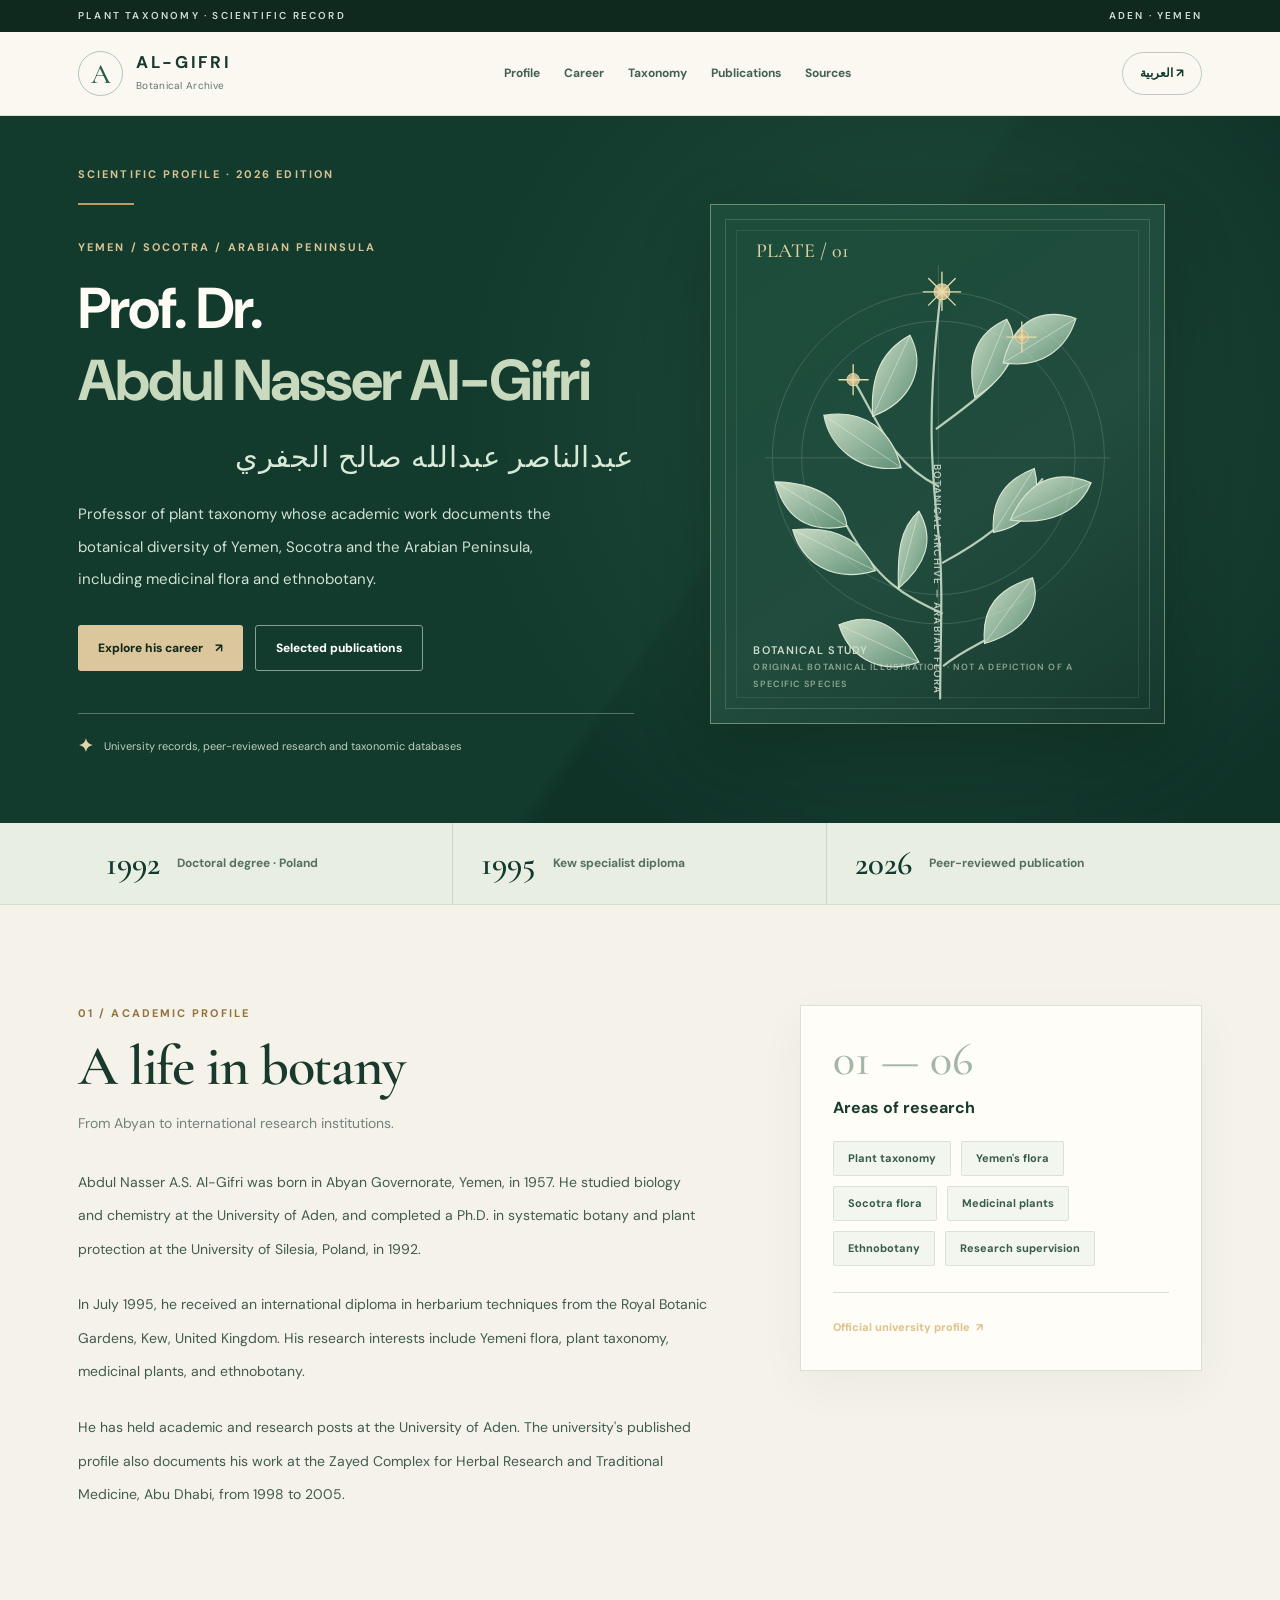
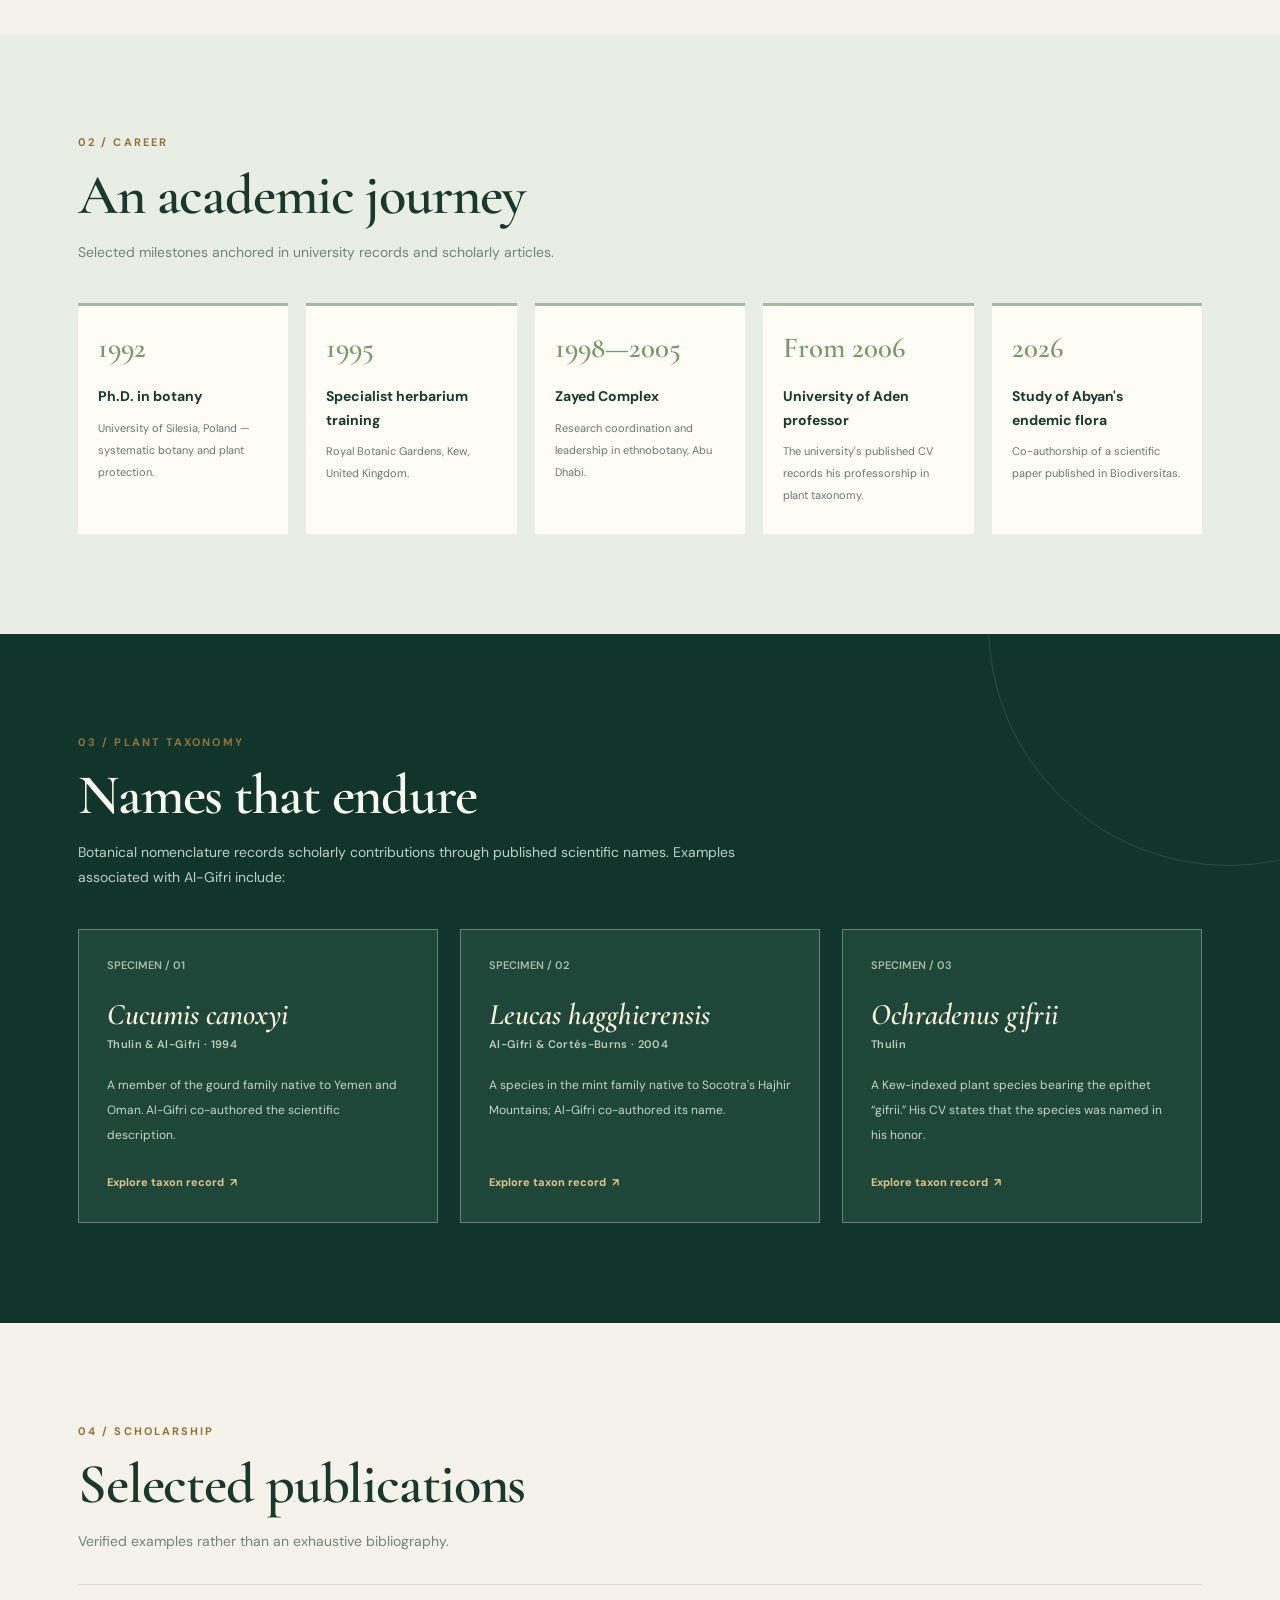
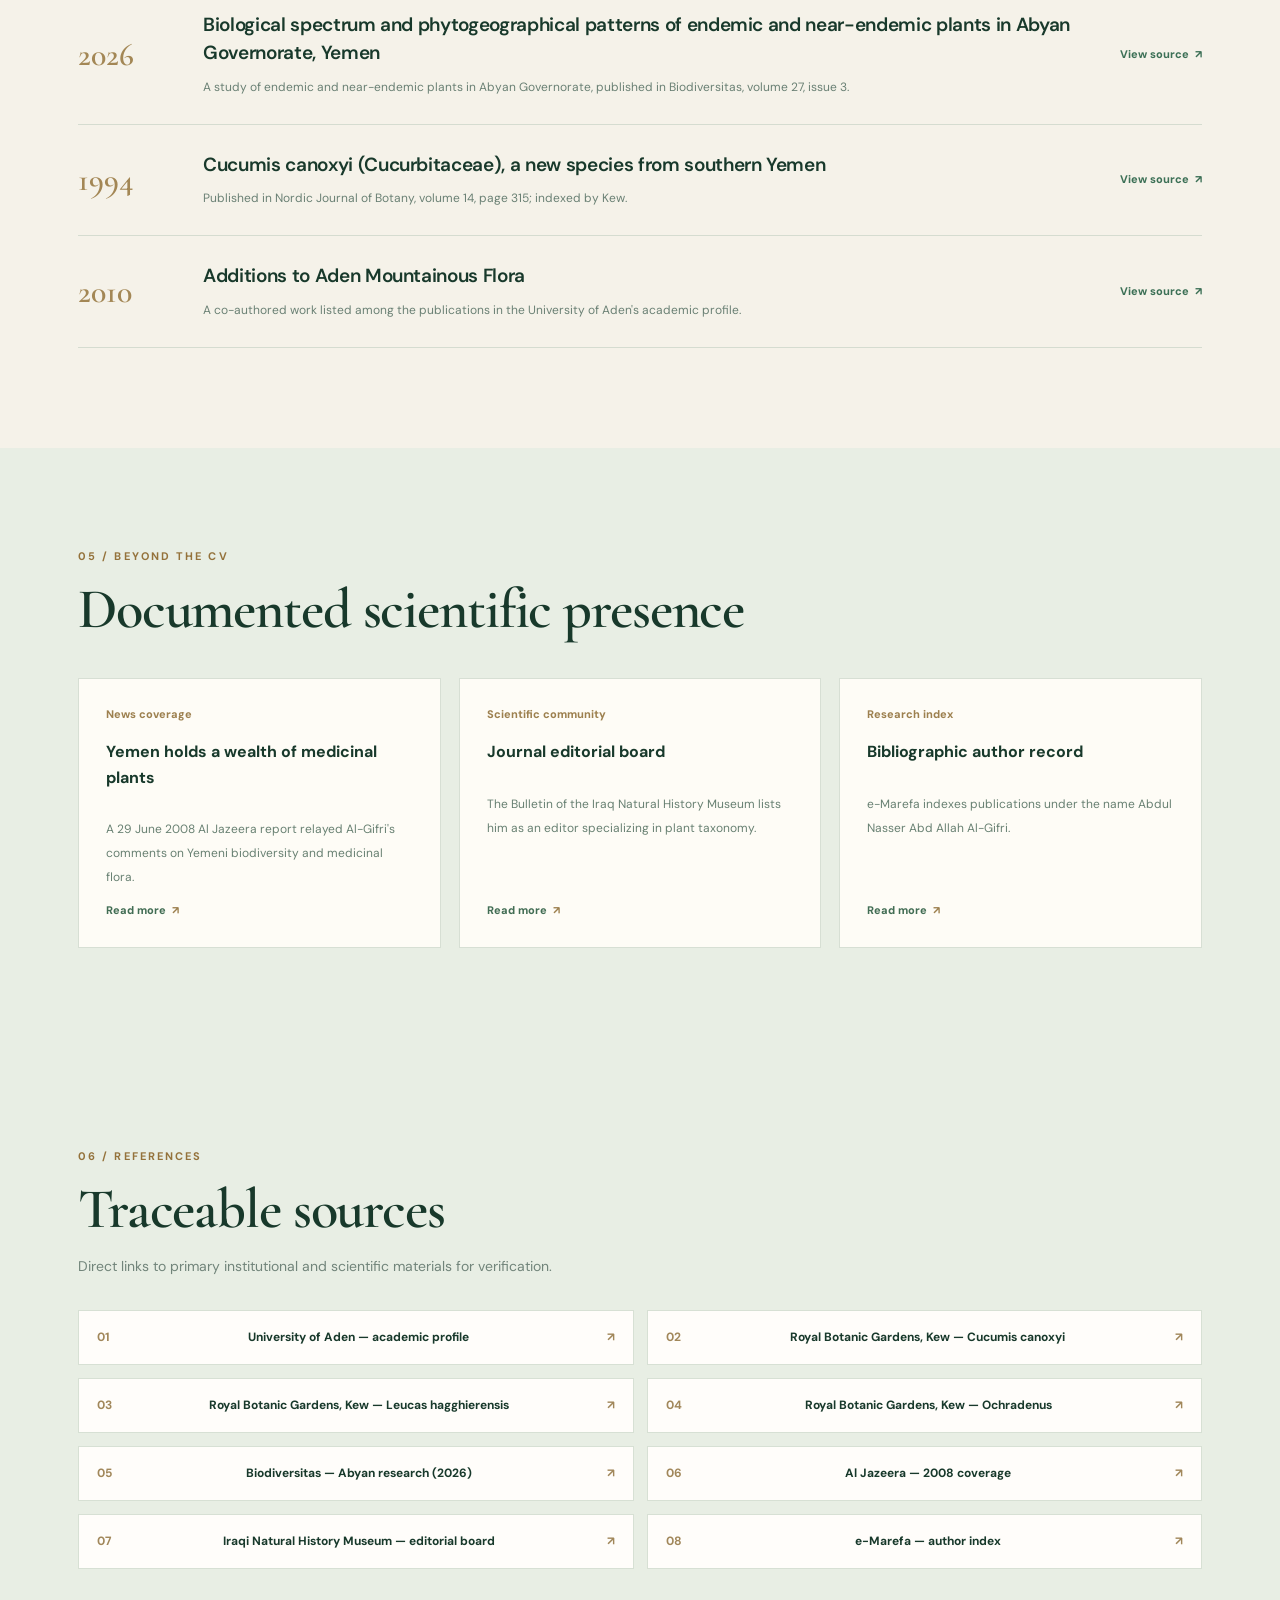
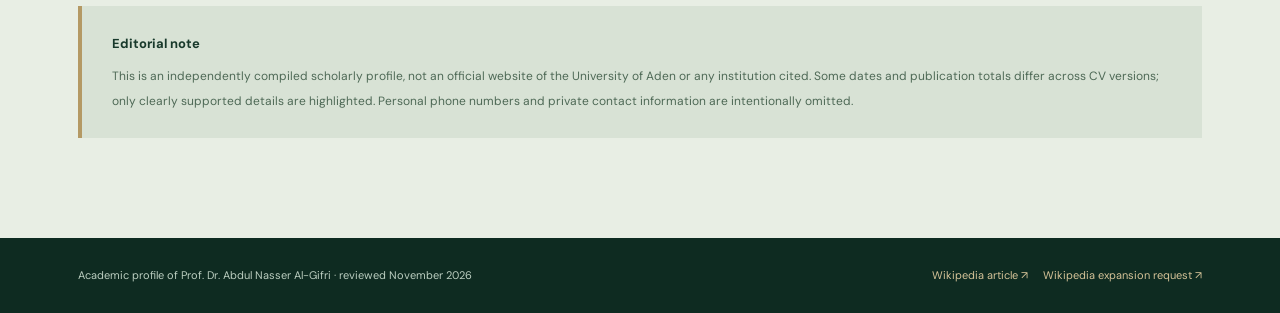
==== en/index.html @ 6f325361 "Launch bilingual botanical academic profile and editorially sourced references" ====
<!doctype html><html lang="en" dir="ltr"><head><meta charset="utf-8"><meta name="viewport" content="width=device-width, initial-scale=1"><meta name="color-scheme" content="light"><meta name="theme-color" content="#123a2d"><meta name="description" content="Academic profile of Prof. Dr. Abdul Nasser A.S. Al-Gifri, University of Aden plant taxonomist, with documented contributions to Arabian botany and selected scientific publications."><meta name="robots" content="index,follow"><link rel="canonical" href="https://algifri1.github.io/abdul-nasser-al-gifri/en/"><link rel="alternate" hreflang="ar" href="https://algifri1.github.io/abdul-nasser-al-gifri/"><link rel="alternate" hreflang="en" href="https://algifri1.github.io/abdul-nasser-al-gifri/en/"><link rel="alternate" hreflang="x-default" href="https://algifri1.github.io/abdul-nasser-al-gifri/"><meta property="og:type" content="profile"><meta property="og:title" content="Abdul Nasser Al-Gifri | Botanical Researcher"><meta property="og:description" content="Academic profile of Prof. Dr. Abdul Nasser A.S. Al-Gifri, University of Aden plant taxonomist, with documented contributions to Arabian botany and selected scientific publications."><meta property="og:url" content="https://algifri1.github.io/abdul-nasser-al-gifri/en/"><meta property="og:locale" content="en_US"><link rel="stylesheet" href="../style.css"><script type="application/ld+json">{"@context":"https://schema.org","@type":"Person","name":"Abdul Nasser A.S. Al-Gifri","alternateName":["عبدالناصر عبدالله صالح الجفري","عبد الناصر الجفري"],"birthDate":"1957-05-07","nationality":"Yemeni","jobTitle":"Professor of Plant Taxonomy","affiliation":{"@type":"CollegeOrUniversity","name":"University of Aden"},"knowsAbout":["Plant taxonomy","Flora of Yemen","Socotra botany","Ethnobotany"],"sameAs":["https://ar.wikipedia.org/wiki/عبد_الناصر_الجفري","https://www.wikidata.org/wiki/Q13229378","https://www.aden-univ.net/stuffdet/910"],"description":"Academic profile of Prof. Dr. Abdul Nasser A.S. Al-Gifri, University of Aden plant taxonomist, with documented contributions to Arabian botany and selected scientific publications."}</script><title>Abdul Nasser Al-Gifri | Botanical Researcher</title></head><body lang="en"><a class="sr-only" href="#main">Skip to content</a><div class="sitebar"><div class="wrap"><span>PLANT TAXONOMY · SCIENTIFIC RECORD</span><span>ADEN · YEMEN</span></div></div><header class="header"><div class="wrap headerline"><a class="brand" href="#top" aria-label="Botanical Archive"><span class="brandmark">A</span><span><b class="brandname">AL-GIFRI</b><small class="brandsub">Botanical Archive</small></span></a><nav aria-label="Page navigation" class="nav"><a href="#about">Profile</a><a href="#journey">Career</a><a href="#taxonomy">Taxonomy</a><a href="#research">Publications</a><a href="#references">Sources</a></nav><a class="lang-toggle" href="https://algifri1.github.io/abdul-nasser-al-gifri/" hreflang="ar" aria-label="النسخة العربية">العربية ↗</a></div></header><main id="main"><section class="hero" id="top"><div class="wrap"><div class="hero-copy"><div class="micro">Scientific profile · 2026 edition</div><span class="small-rule"></span><span class="micro">Yemen  /  Socotra  /  Arabian Peninsula</span><h1>Prof. Dr.<br><em>Abdul Nasser Al-Gifri</em></h1><div class="roman" dir="rtl">عبدالناصر عبدالله صالح الجفري</div><p class="desc">Professor of plant taxonomy whose academic work documents the botanical diversity of Yemen, Socotra and the Arabian Peninsula, including medicinal flora and ethnobotany.</p><div class="hero-links"><a href="#about" class="btn btn-light">Explore his career <span aria-hidden="true">↗</span></a><a href="#research" class="btn btn-outline">Selected publications</a></div><div class="hero-proof"><b aria-hidden="true">✦</b>University records, peer-reviewed research and taxonomic databases</div></div><figure class="study"><div class="study-bg"><span class="study-no">PLATE / 01</span><svg class="study-svg" xmlns="http://www.w3.org/2000/svg" viewBox="0 0 440 560" role="img" aria-label="Original line drawing of an ornamental botanical branch"><defs><linearGradient id="leaf" x1="0" y1="0" x2="1" y2="1"><stop stop-color="#c9dbc4"/><stop offset="1" stop-color="#5f9077"/></linearGradient><radialGradient id="petal"><stop stop-color="#e8dbab"/><stop offset="1" stop-color="#b6a778"/></radialGradient></defs><g fill="none" stroke="#b9cdb8" stroke-width="2.5" stroke-linecap="round"><path d="M223 549 C223 482 227 421 221 363 S206 238 224 90"/><path d="M225 453C180 432 153 417 118 355"/><path d="M226 396C268 373 300 351 338 302"/><path d="M221 310C169 284 155 241 126 191"/><path d="M219 245C270 208 299 186 314 144"/><path d="M227 512C261 485 291 482 311 452"/></g><g fill="url(#leaf)" stroke="#d9e4d1" stroke-width="1.3"><path d="M118 355C77 363 49 348 37 305C85 306 115 326 118 355Z"/><path d="M150 405C99 420 67 394 57 359C105 354 135 370 150 405Z"/><path d="M176 425C175 385 177 358 199 338C218 371 206 399 176 425Z"/><path d="M283 362C280 323 298 302 329 290C339 330 320 355 283 362Z"/><path d="M302 348C344 354 379 340 393 306C345 287 318 312 302 348Z"/><path d="M179 289C129 296 98 263 92 230C140 222 169 249 179 289Z"/><path d="M147 231C144 184 158 157 189 140C209 178 188 216 147 231Z"/><path d="M262 210C252 165 264 137 298 122C317 154 299 187 262 210Z"/><path d="M294 171C338 178 366 154 376 121C331 106 303 130 294 171Z"/><path d="M273 487C269 446 289 425 327 413C339 447 315 475 273 487Z"/><path d="M199 508C150 525 119 498 109 466C148 449 178 468 199 508Z"/></g><g fill="none" stroke="#e4efde" opacity=".6" stroke-width="1"><path d="M37 305L118 355M57 359L150 405M199 338L176 425M329 290L283 362M393 306L302 348M92 230L179 289M189 140L147 231M298 122L262 210M376 121L294 171M327 413L273 487M109 466L199 508"/></g><g fill="url(#petal)" stroke="#e8e0bd"><circle cx="225" cy="91" r="9"/><circle cx="315" cy="142" r="7"/><circle cx="125" cy="190" r="7"/></g><g fill="none" stroke="#e8ddaa" stroke-width="1.5" stroke-linecap="round"><path d="M225 69V112M204 91H246M210 76L240 106M240 76L210 106M315 125V159M298 142H331M125 173V207M109 190H142"/></g><g fill="none" stroke="#e4e9df" opacity=".19" stroke-width="1"><circle cx="221" cy="278" r="187"/><circle cx="221" cy="278" r="154"/><path d="M221 61V496M26 278H414"/></g></svg><figcaption class="study-caption">Botanical study<br><span style="opacity:.63;font-size:9px">Original botanical illustration · not a depiction of a specific species</span></figcaption></div><span class="study-side">BOTANICAL ARCHIVE — ARABIAN FLORA</span></figure></div></section><div class="statline"><div class="wrap stats"><div class="stat"><strong>1992</strong><small>Doctoral degree · Poland</small></div><div class="stat"><strong>1995</strong><small>Kew specialist diploma</small></div><div class="stat"><strong>2026</strong><small>Peer-reviewed publication</small></div></div></div><section class="section" id="about"><div class="wrap cols"><div><div class="eyebrow">01 / Academic profile</div><h2 class="h2 h2en">A life in botany</h2><p class="section-sub">From Abyan to international research institutions.</p><div class="bodycopy" style="margin-top:30px"><p>Abdul Nasser A.S. Al-Gifri was born in Abyan Governorate, Yemen, in 1957. He studied biology and chemistry at the University of Aden, and completed a Ph.D. in systematic botany and plant protection at the University of Silesia, Poland, in 1992.</p><p>In July 1995, he received an international diploma in herbarium techniques from the Royal Botanic Gardens, Kew, United Kingdom. His research interests include Yemeni flora, plant taxonomy, medicinal plants, and ethnobotany.</p><p>He has held academic and research posts at the University of Aden. The university&#39;s published profile also documents his work at the Zayed Complex for Herbal Research and Traditional Medicine, Abu Dhabi, from 1998 to 2005.</p></div></div><aside class="sidepanel"><div class="index">01 — 06</div><h3>Areas of research</h3><div class="topics"><span class="topic">Plant taxonomy</span><span class="topic">Yemen&#39;s flora</span><span class="topic">Socotra flora</span><span class="topic">Medicinal plants</span><span class="topic">Ethnobotany</span><span class="topic">Research supervision</span></div><div style="border-top:1px solid #d7dfd4;margin-top:26px;padding-top:20px"><a href="https://www.aden-univ.net/stuffdet/910" target="_blank" rel="noopener noreferrer" class="source-link">Official university profile <span aria-hidden="true">↗</span></a></div></aside></div></section><section class="section dark" id="journey"><div class="wrap"><div class="eyebrow">02 / Career</div><h2 class="h2 h2en">An academic journey</h2><p class="section-sub">Selected milestones anchored in university records and scholarly articles.</p><div class="timeline"><article class="milestone"><div class="year" dir="ltr">1992</div><h3>Ph.D. in botany</h3><p>University of Silesia, Poland — systematic botany and plant protection.</p></article><article class="milestone"><div class="year" dir="ltr">1995</div><h3>Specialist herbarium training</h3><p>Royal Botanic Gardens, Kew, United Kingdom.</p></article><article class="milestone"><div class="year" dir="ltr">1998—2005</div><h3>Zayed Complex</h3><p>Research coordination and leadership in ethnobotany, Abu Dhabi.</p></article><article class="milestone"><div class="year" dir="ltr">From 2006</div><h3>University of Aden professor</h3><p>The university&#39;s published CV records his professorship in plant taxonomy.</p></article><article class="milestone"><div class="year" dir="ltr">2026</div><h3>Study of Abyan&#39;s endemic flora</h3><p>Co-authorship of a scientific paper published in Biodiversitas.</p></article></div></div></section><section class="section tax-section" id="taxonomy"><div class="wrap"><div class="eyebrow">03 / Plant taxonomy</div><h2 class="h2 h2en">Names that endure</h2><p class="section-sub">Botanical nomenclature records scholarly contributions through published scientific names. Examples associated with Al-Gifri include:</p><div class="tax-grid"><article class="tax-card"><div class="num">SPECIMEN / 01</div><h3 lang="en">Cucumis canoxyi</h3><div class="author" dir="ltr">Thulin &amp; Al-Gifri  ·  1994</div><p>A member of the gourd family native to Yemen and Oman. Al-Gifri co-authored the scientific description.</p><a href="https://powo.science.kew.org/taxon/978922-1" target="_blank" rel="noopener noreferrer" class="source-link">Explore taxon record <span aria-hidden="true">↗</span></a></article><article class="tax-card"><div class="num">SPECIMEN / 02</div><h3 lang="en">Leucas hagghierensis</h3><div class="author" dir="ltr">Al-Gifri &amp; Cortés-Burns  ·  2004</div><p>A species in the mint family native to Socotra&#39;s Hajhir Mountains; Al-Gifri co-authored its name.</p><a href="https://powo.science.kew.org/taxon/urn:lsid:ipni.org:names:77065900-1" target="_blank" rel="noopener noreferrer" class="source-link">Explore taxon record <span aria-hidden="true">↗</span></a></article><article class="tax-card"><div class="num">SPECIMEN / 03</div><h3 lang="en">Ochradenus gifrii</h3><div class="author" dir="ltr">Thulin</div><p>A Kew-indexed plant species bearing the epithet “gifrii.” His CV states that the species was named in his honor.</p><a href="https://powo.science.kew.org/taxon/urn:lsid:ipni.org:names:33306-1" target="_blank" rel="noopener noreferrer" class="source-link">Explore taxon record <span aria-hidden="true">↗</span></a></article></div></div></section><section class="section" id="research"><div class="wrap"><div class="eyebrow">04 / Scholarship</div><h2 class="h2 h2en">Selected publications</h2><p class="section-sub">Verified examples rather than an exhaustive bibliography.</p><div class="paperlist"><article class="paper"><div class="paper-year">2026</div><div><h3 lang="en">Biological spectrum and phytogeographical patterns of endemic and near-endemic plants in Abyan Governorate, Yemen</h3><p>A study of endemic and near-endemic plants in Abyan Governorate, published in Biodiversitas, volume 27, issue 3.</p></div><a href="https://smujo.id/biodiv/article/view/24245" target="_blank" rel="noopener noreferrer" class="source-link">View source <span aria-hidden="true">↗</span></a></article><article class="paper"><div class="paper-year">1994</div><div><h3 lang="en">Cucumis canoxyi (Cucurbitaceae), a new species from southern Yemen</h3><p>Published in Nordic Journal of Botany, volume 14, page 315; indexed by Kew.</p></div><a href="https://powo.science.kew.org/taxon/978922-1" target="_blank" rel="noopener noreferrer" class="source-link">View source <span aria-hidden="true">↗</span></a></article><article class="paper"><div class="paper-year">2010</div><div><h3 lang="en">Additions to Aden Mountainous Flora</h3><p>A co-authored work listed among the publications in the University of Aden&#39;s academic profile.</p></div><a href="https://www.aden-univ.net/stuffdet/910" target="_blank" rel="noopener noreferrer" class="source-link">View source <span aria-hidden="true">↗</span></a></article></div></div></section><section class="section dark" id="coverage"><div class="wrap"><div class="eyebrow">05 / Beyond the CV</div><h2 class="h2 h2en">Documented scientific presence</h2><div class="coverage-grid"><article class="coverage-card"><span>News coverage</span><h3>Yemen holds a wealth of medicinal plants</h3><p>A 29 June 2008 Al Jazeera report relayed Al-Gifri&#39;s comments on Yemeni biodiversity and medicinal flora.</p><a href="https://www.aljazeera.net/misc/2008/6/29/اليمن-يحوي-آلاف-الأعشاب-الطبية" target="_blank" rel="noopener noreferrer" class="source-link">Read more <span aria-hidden="true">↗</span></a></article><article class="coverage-card"><span>Scientific community</span><h3>Journal editorial board</h3><p>The Bulletin of the Iraq Natural History Museum lists him as an editor specializing in plant taxonomy.</p><a href="https://www.jnhm.uobaghdad.edu.iq/index.php/BINHM/EditorialBoard" target="_blank" rel="noopener noreferrer" class="source-link">Read more <span aria-hidden="true">↗</span></a></article><article class="coverage-card"><span>Research index</span><h3>Bibliographic author record</h3><p>e-Marefa indexes publications under the name Abdul Nasser Abd Allah Al-Gifri.</p><a href="https://search.emarefa.net/ar/detail/AFD-198395-al-jafri-abd-al-nasir-abd-allah" target="_blank" rel="noopener noreferrer" class="source-link">Read more <span aria-hidden="true">↗</span></a></article></div></div></section><section class="section refs-section" id="references"><div class="wrap"><div class="eyebrow">06 / References</div><h2 class="h2 h2en">Traceable sources</h2><p class="section-sub">Direct links to primary institutional and scientific materials for verification.</p><div class="ref-grid"><a href="https://www.aden-univ.net/stuffdet/910" class="ref-link" target="_blank" rel="noopener noreferrer"><span>01</span><b>University of Aden — academic profile</b><span aria-hidden="true">↗</span></a><a href="https://powo.science.kew.org/taxon/978922-1" class="ref-link" target="_blank" rel="noopener noreferrer"><span>02</span><b>Royal Botanic Gardens, Kew — Cucumis canoxyi</b><span aria-hidden="true">↗</span></a><a href="https://powo.science.kew.org/taxon/urn:lsid:ipni.org:names:77065900-1" class="ref-link" target="_blank" rel="noopener noreferrer"><span>03</span><b>Royal Botanic Gardens, Kew — Leucas hagghierensis</b><span aria-hidden="true">↗</span></a><a href="https://powo.science.kew.org/taxon/urn:lsid:ipni.org:names:33306-1" class="ref-link" target="_blank" rel="noopener noreferrer"><span>04</span><b>Royal Botanic Gardens, Kew — Ochradenus</b><span aria-hidden="true">↗</span></a><a href="https://smujo.id/biodiv/article/view/24245" class="ref-link" target="_blank" rel="noopener noreferrer"><span>05</span><b>Biodiversitas — Abyan research (2026)</b><span aria-hidden="true">↗</span></a><a href="https://www.aljazeera.net/misc/2008/6/29/اليمن-يحوي-آلاف-الأعشاب-الطبية" class="ref-link" target="_blank" rel="noopener noreferrer"><span>06</span><b>Al Jazeera — 2008 coverage</b><span aria-hidden="true">↗</span></a><a href="https://www.jnhm.uobaghdad.edu.iq/index.php/BINHM/EditorialBoard" class="ref-link" target="_blank" rel="noopener noreferrer"><span>07</span><b>Iraqi Natural History Museum — editorial board</b><span aria-hidden="true">↗</span></a><a href="https://search.emarefa.net/ar/detail/AFD-198395-al-jafri-abd-al-nasir-abd-allah" class="ref-link" target="_blank" rel="noopener noreferrer"><span>08</span><b>e-Marefa — author index</b><span aria-hidden="true">↗</span></a></div><div class="editorial"><strong>Editorial note</strong><p>This is an independently compiled scholarly profile, not an official website of the University of Aden or any institution cited. Some dates and publication totals differ across CV versions; only clearly supported details are highlighted. Personal phone numbers and private contact information are intentionally omitted.</p></div></div></section></main><footer class="footer"><div class="wrap"><small>Academic profile of Prof. Dr. Abdul Nasser Al-Gifri · reviewed November 2026</small><div class="footer-links"><a href="https://ar.wikipedia.org/wiki/عبد_الناصر_الجفري" target="_blank" rel="noopener noreferrer" class="">Wikipedia article <span aria-hidden="true">↗</span></a><a href="https://ar.wikipedia.org/wiki/نقاش:عبد_الناصر_الجفري" target="_blank" rel="noopener noreferrer" class="">Wikipedia expansion request <span aria-hidden="true">↗</span></a></div></div></footer></body></html>
---- style.css ----
@import url('https://fonts.googleapis.com/css2?family=DM+Sans:wght@400;500;600;700&family=Noto+Sans+Arabic:wght@400;500;600;700;800&family=Cormorant+Garamond:wght@400;500;600&display=swap');:root{--paper:#f5f2e9;--white:#fffcf5;--forest:#123a2d;--deep:#10291f;--sage:#719883;--gold:#b9995c;--text:#18392b;--dim:#5f756b;--hair:#d9dfd1}*{box-sizing:border-box}html{scroll-behavior:smooth;scroll-padding-top:100px}body{margin:0;color:var(--text);background:var(--paper);font:400 15px/1.9 'Noto Sans Arabic',system-ui,sans-serif;-webkit-font-smoothing:antialiased}body[lang=en]{font-family:'DM Sans',sans-serif;line-height:1.75}a{color:inherit}a:focus-visible,button:focus-visible{outline:3px solid var(--gold);outline-offset:4px}.sr-only{position:absolute;left:-9999px}.wrap{max-width:1180px;margin:auto;padding-inline:28px}.sitebar{background:var(--deep);color:#d1dfd5;padding:8px 0;font:600 10px/1.6 'DM Sans',sans-serif;letter-spacing:.22em;text-transform:uppercase}.sitebar .wrap{display:flex;justify-content:space-between}.header{position:sticky;top:0;background:rgba(250,248,240,.96);backdrop-filter:blur(16px);border-bottom:1px solid #dce1d4;z-index:20}.headerline{display:flex;align-items:center;gap:24px;justify-content:space-between;min-height:83px}.brand{text-decoration:none;display:flex;align-items:center;gap:13px}.brandmark{width:45px;height:45px;border:1.5px solid #abc7b8;border-radius:50%;display:grid;place-items:center;color:#285c45;font:500 28px/1 'Cormorant Garamond',serif}.brandname{display:block;font:700 17px/1.1 'DM Sans',sans-serif;letter-spacing:.17em}.brandsub{display:block;color:var(--dim);font-size:10px;letter-spacing:.03em;margin-top:5px}.nav{display:flex;gap:24px;align-items:center}.nav a{text-decoration:none;font-size:12px;font-weight:700;color:#456053}.nav a:hover,.nav a:focus{color:#a97e37}.lang-toggle{color:var(--forest);font-size:12px;font-weight:800;border:1px solid #b7cbbf;padding:10px 17px;text-decoration:none;border-radius:30px;white-space:nowrap}.lang-toggle:hover{background:#e3ede5}.hero{background:var(--forest);position:relative;overflow:hidden;color:var(--white)}.hero:before{content:"";position:absolute;inset:0;opacity:.24;background:radial-gradient(circle at 72% 42%,#4c8067 0,transparent 48%),linear-gradient(125deg,transparent 57%,#0b201b 58%);pointer-events:none}.hero>.wrap{display:grid;grid-template-columns:1fr 0.95fr;gap:40px;align-items:center;min-height:620px;padding-top:50px;padding-bottom:60px;position:relative}.hero-copy{position:relative;z-index:2}.micro{font:700 11px/1.5 'DM Sans',sans-serif;letter-spacing:.19em;text-transform:uppercase;color:var(--gold)}.hero .micro{color:#d6c393}.small-rule{display:block;width:56px;border-top:2px solid #b89c63;margin:20px 0 28px}.hero h1{margin:14px 0 22px;font-size:clamp(37px,4.5vw,70px);line-height:1.25;font-weight:700;letter-spacing:-.035em}.hero h1 em{font-style:normal;color:#c8d9be}.hero .roman{font:500 clamp(22px,2.4vw,29px)/1.3 'Cormorant Garamond',serif;color:#d9e9d7;letter-spacing:.03em;margin-bottom:22px}.hero .desc{font-size:15px;max-width:520px;color:#d2e1d7;line-height:2.15}.hero-links{display:flex;gap:12px;flex-wrap:wrap;margin-top:30px}.btn{display:inline-flex;align-items:center;justify-content:center;gap:12px;border-radius:3px;min-height:46px;padding:11px 20px;text-decoration:none;font-weight:800;font-size:12px;transition:background .2s}.btn-light{background:#dcc69b;color:var(--deep)}.btn-light:hover{background:white}.btn-outline{border:1px solid #86a293;color:#fff}.btn-outline:hover{background:#ffffff19}.hero-proof{display:flex;align-items:center;gap:11px;border-top:1px solid #557362;margin-top:42px;padding-top:17px;font-size:11px;color:#bcd0c1}.hero-proof b{font-size:18px;color:#e6d4a9}.study{margin:0;position:relative;min-height:500px;display:grid;place-items:center}.study-bg{width:min(100%,455px);height:520px;position:relative;border:1px solid #6e8e78;background:linear-gradient(145deg,#1b4d3a,#214c3e 58%,#17392e);box-shadow:0 25px 60px #081c1450;overflow:hidden}.study-bg:before,.study-bg:after{content:"";position:absolute;inset:14px;border:1px solid #72968365;pointer-events:none}.study-bg:after{inset:25px;border-color:#72968333}.study-svg{width:100%;height:96%;position:absolute;inset:1% 0 3%}.study-caption{position:absolute;z-index:1;inset-inline:42px;bottom:32px;font:600 11px/1.5 'DM Sans',sans-serif;letter-spacing:.1em;text-transform:uppercase;color:#ceddcb;text-align:start}.study-no{position:absolute;inset-inline-start:45px;top:36px;z-index:1;color:#dfd09e;font:500 20px/1 'Cormorant Garamond',serif}.study-side{writing-mode:vertical-rl;position:absolute;inset-inline-end:-22px;top:50%;color:#bcccbc;font:600 10px 'DM Sans',sans-serif;letter-spacing:.12em}.statline{background:#e9eee3;border-bottom:1px solid #d5dfd0}.stats{display:grid;grid-template-columns:repeat(3,1fr);gap:0}.stat{padding:24px 28px;border-inline-end:1px solid #c9d5c9;display:flex;align-items:center;gap:17px}.stat:last-child{border:0}.stat strong{font:600 33px/1 'Cormorant Garamond',serif;color:var(--forest)}.stat small{font-size:12px;font-weight:700;color:#557062}.section{padding:100px 0}.eyebrow{font:700 11px/1.6 'DM Sans',sans-serif;letter-spacing:.19em;text-transform:uppercase;color:#94723b}.h2{font-size:clamp(28px,3vw,45px);font-weight:800;line-height:1.4;letter-spacing:-.035em;margin:12px 0}.h2en{font-family:'Cormorant Garamond',serif;font-size:clamp(38px,4.4vw,65px);font-weight:600;letter-spacing:-.02em;line-height:1.15}.section-sub{color:#71847a;margin-top:8px;max-width:670px;font-size:14px}.cols{display:grid;grid-template-columns:minmax(0,1.1fr) minmax(280px,.7fr);gap:90px;align-items:start}.bodycopy p{font-size:14px;line-height:2.4;color:#415c4c;margin:0 0 22px}.sidepanel{border:1px solid #d9e1d4;background:#fffdf7;padding:30px 32px;box-shadow:0 15px 45px #2442300b}.sidepanel .index{font:500 46px/1 'Cormorant Garamond',serif;color:#a4b6a5}.sidepanel h3{font-size:16px;margin:12px 0 19px}.topics{display:flex;flex-wrap:wrap;gap:10px}.topic{display:inline-block;padding:7px 14px;border:1px solid #dae1d5;background:#f3f6ef;color:#365c47;font-size:11px;font-weight:700;border-radius:2px}.section.dark{background:#e8eee4}.timeline{display:grid;grid-template-columns:repeat(5,1fr);gap:18px;margin-top:38px}.milestone{padding:25px 20px 28px;background:var(--white);border-top:3px solid #a3b9a6;min-height:220px}.milestone .year{font:600 29px/1.2 'Cormorant Garamond',serif;color:#7a986f}.milestone h3{font-size:14px;margin:20px 0 8px;line-height:1.65}.milestone p{margin:0;color:#647970;font-size:11px;line-height:2}.tax-section{background:#11352a;color:#ebeee3;position:relative;overflow:hidden}.tax-section:before{content:"";width:480px;height:480px;border:1px solid #617e6755;border-radius:50%;position:absolute;top:-250px;inset-inline-end:-190px}.tax-section .h2{color:#f9f8ee}.tax-section .section-sub{color:#bdd0c3}.tax-grid{display:grid;grid-template-columns:repeat(3,1fr);gap:22px;margin-top:40px}.tax-card{border:1px solid #658475;background:#1e4739;padding:28px 28px 30px;min-height:286px;display:flex;flex-direction:column}.tax-card .num{color:#a9bea9;font:600 11px 'DM Sans',sans-serif}.tax-card h3{font:600 30px/1.1 'Cormorant Garamond',serif;font-style:italic;margin:26px 0 6px;color:#f8f1d9;direction:ltr;text-align:start}.tax-card .author{font:600 11px 'DM Sans',sans-serif;letter-spacing:.03em;color:#bfcdbd}.tax-card p{font-size:12px;line-height:2.1;color:#c5d6ca;margin:22px 0 24px;flex:1}.source-link{font-size:11px;font-weight:800;text-decoration:none;color:#dfc18c;display:inline-flex;align-items:center;gap:6px}.source-link:hover{text-decoration:underline}.paperlist{margin-top:30px;border-top:1px solid #d5dcd0}.paper{display:grid;grid-template-columns:95px 1fr auto;gap:30px;align-items:center;border-bottom:1px solid #d5dcd0;padding:26px 0}.paper-year{font:600 32px 'Cormorant Garamond',serif;color:#a38755}.paper h3{font:600 19px/1.5 'DM Sans',sans-serif;letter-spacing:-.018em;direction:ltr;text-align:start;margin:0 0 9px}.paper p{margin:0;color:#6a8074;font-size:12px}.paper .source-link{color:#3c7056;white-space:nowrap}.coverage-grid{display:grid;grid-template-columns:repeat(3,1fr);gap:18px;margin-top:36px}.coverage-card{background:#fefcf6;border:1px solid #d7dfd4;padding:26px 27px;min-height:260px;display:flex;flex-direction:column}.coverage-card span{color:#9d804f;font-size:11px;font-weight:800}.coverage-card h3{font-size:16px;line-height:1.6;margin:15px 0}.coverage-card p{font-size:12px;color:#688072;line-height:2;flex:1}.coverage-card .source-link{color:#426d54}.refs-section{background:#e8eee4}.ref-grid{display:grid;grid-template-columns:repeat(2,1fr);gap:13px;margin-top:31px}.ref-link{display:flex;align-items:center;justify-content:space-between;gap:12px;background:#fffdfa;border:1px solid #d7e0d4;padding:16px 18px;text-decoration:none;font-size:12px;font-weight:700}.ref-link:hover{border-color:#8ba591;transform:translateY(-1px)}.ref-link span{color:#a1875a}.editorial{margin-top:37px;background:#d8e2d5;padding:24px 30px;border-inline-start:4px solid #b49964}.editorial strong{font-size:13px}.editorial p{margin:8px 0 0;color:#4e6956;font-size:12px;line-height:2.1}.footer{background:#0e2b21;color:#d9e5d9;padding:28px 0}.footer .wrap{display:flex;align-items:center;justify-content:space-between;gap:12px}.footer small{font-size:11px;color:#bbcec0}.footer-links{display:flex;gap:15px;flex-wrap:wrap}.footer-links a{font-size:11px;text-decoration:none;color:#d5c398}.footer-links a:hover{text-decoration:underline}@media(max-width:1024px){.nav{gap:12px}.nav a{font-size:11px}.hero>.wrap{gap:18px}.timeline{grid-template-columns:repeat(3,1fr)}.cols{gap:38px}}@media(max-width:760px){.wrap{padding-inline:20px}.sitebar{font-size:9px}.headerline{min-height:69px}.nav{display:none}.brandmark{width:38px;height:38px}.brandname{font-size:14px}.brandsub{font-size:9px}.lang-toggle{padding:7px 12px}.hero>.wrap{grid-template-columns:1fr;padding-top:58px;padding-bottom:58px;gap:30px}.hero h1{font-size:39px}.hero .desc{font-size:13px}.study{min-height:370px}.study-bg{height:395px;width:min(100%,400px)}.study-svg{height:92%}.study-side{display:none}.stats{grid-template-columns:1fr 1fr}.stat{padding:20px 10px;gap:11px}.stat:last-child{grid-column:1/-1;border-top:1px solid #c9d5c9}.stat strong{font-size:27px}.stat small{font-size:10px}.section{padding:66px 0}.cols{grid-template-columns:1fr;gap:18px}.sidepanel{padding:25px}.timeline{grid-template-columns:1fr 1fr;gap:12px}.milestone{min-height:200px;padding:20px}.tax-grid,.coverage-grid{grid-template-columns:1fr}.tax-card{min-height:0}.paper{grid-template-columns:52px 1fr;gap:14px}.paper .source-link{grid-column:2}.paper h3{font-size:15px}.paper-year{font-size:27px}.ref-grid{grid-template-columns:1fr}.footer .wrap{flex-direction:column;align-items:flex-start}.h2{font-size:30px}}@media(max-width:400px){.timeline{grid-template-columns:1fr}.stat strong{font-size:23px}.hero h1{font-size:34px}}@media(prefers-reduced-motion:reduce){html{scroll-behavior:auto}*,*:before,*:after{transition:none!important}}
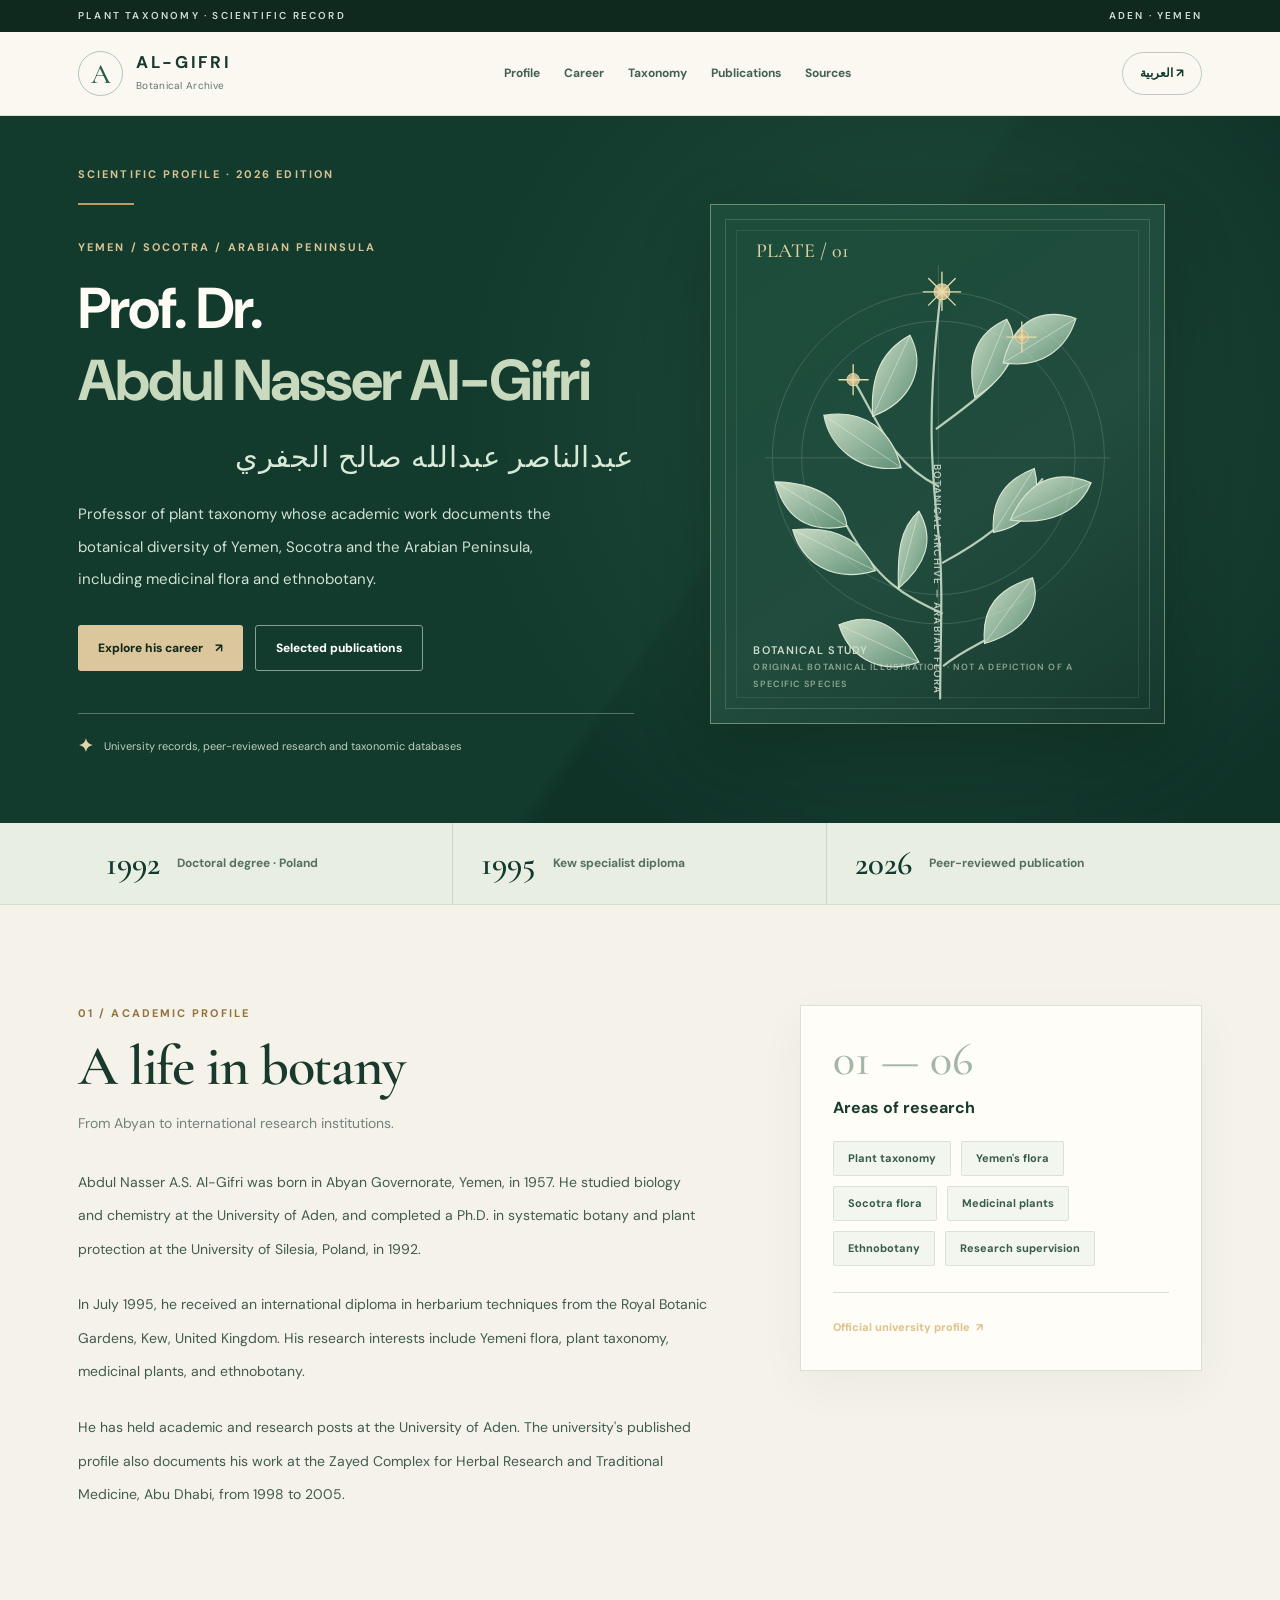
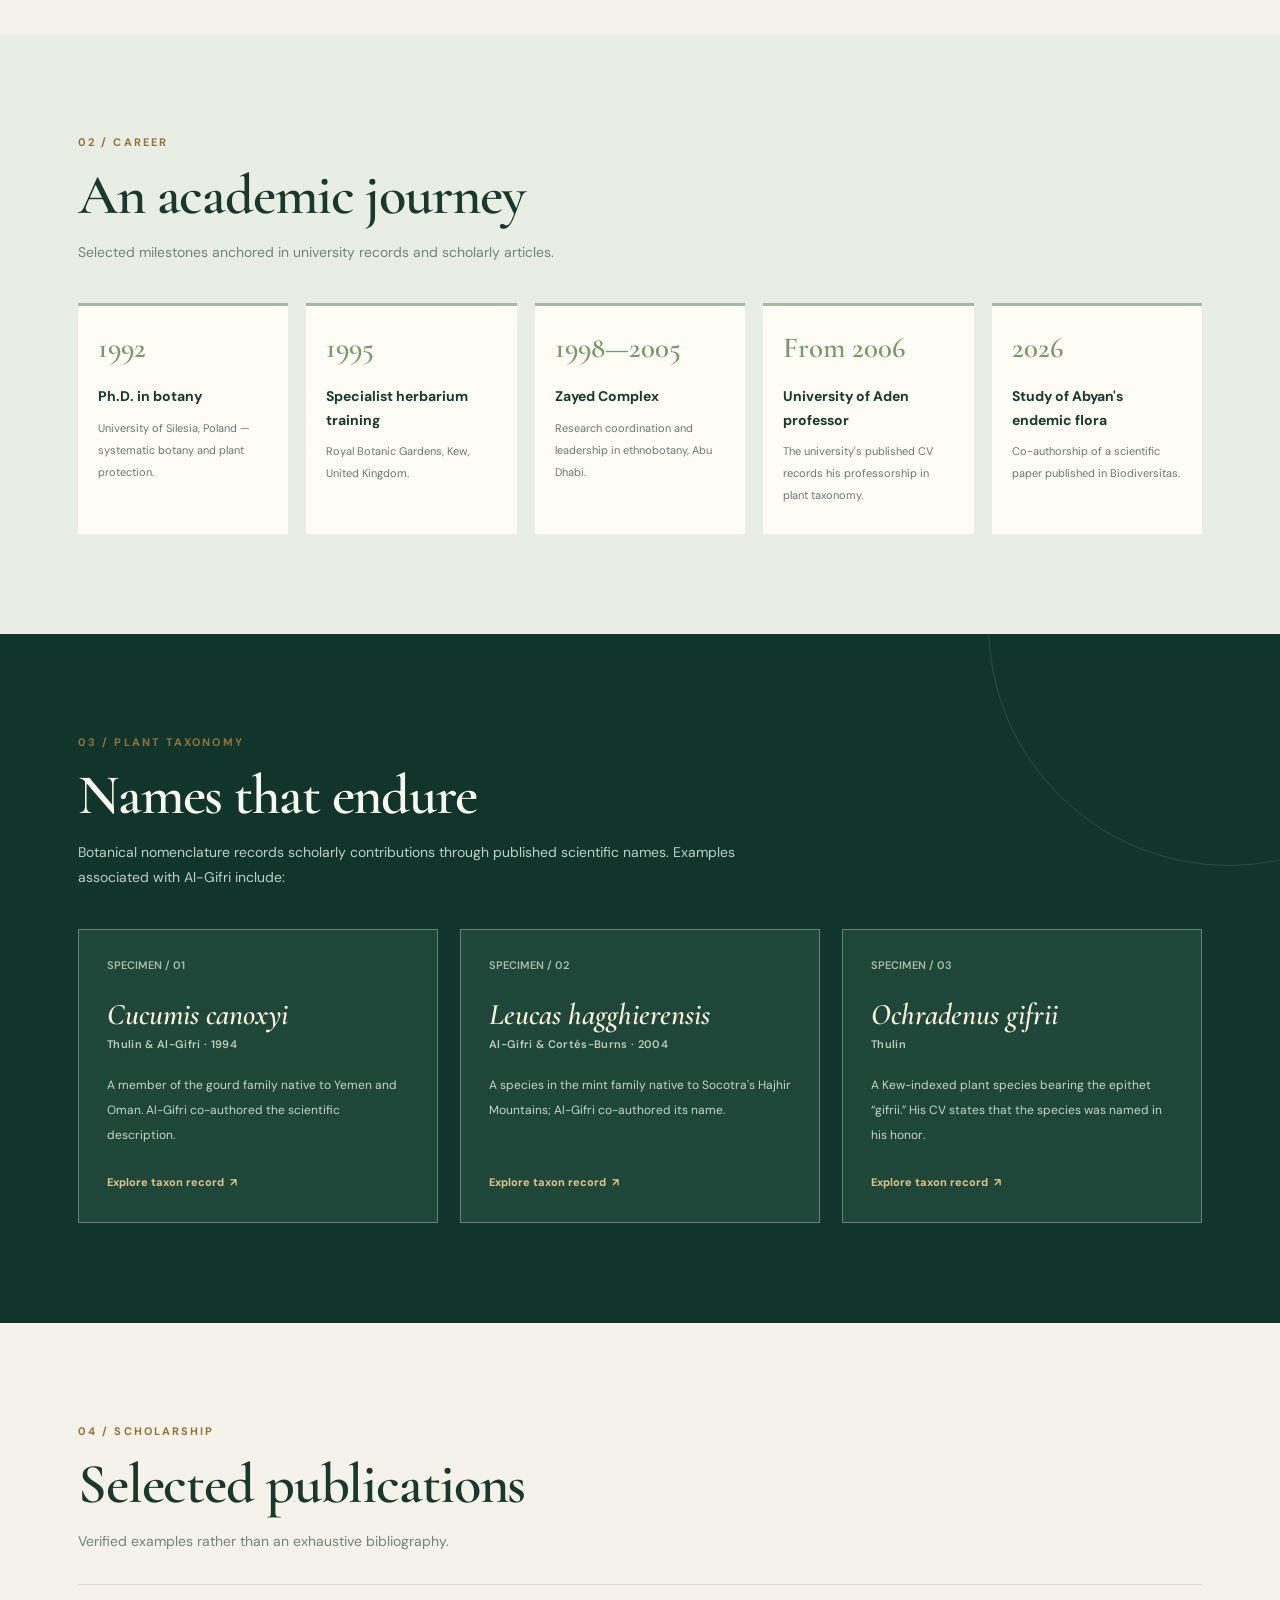
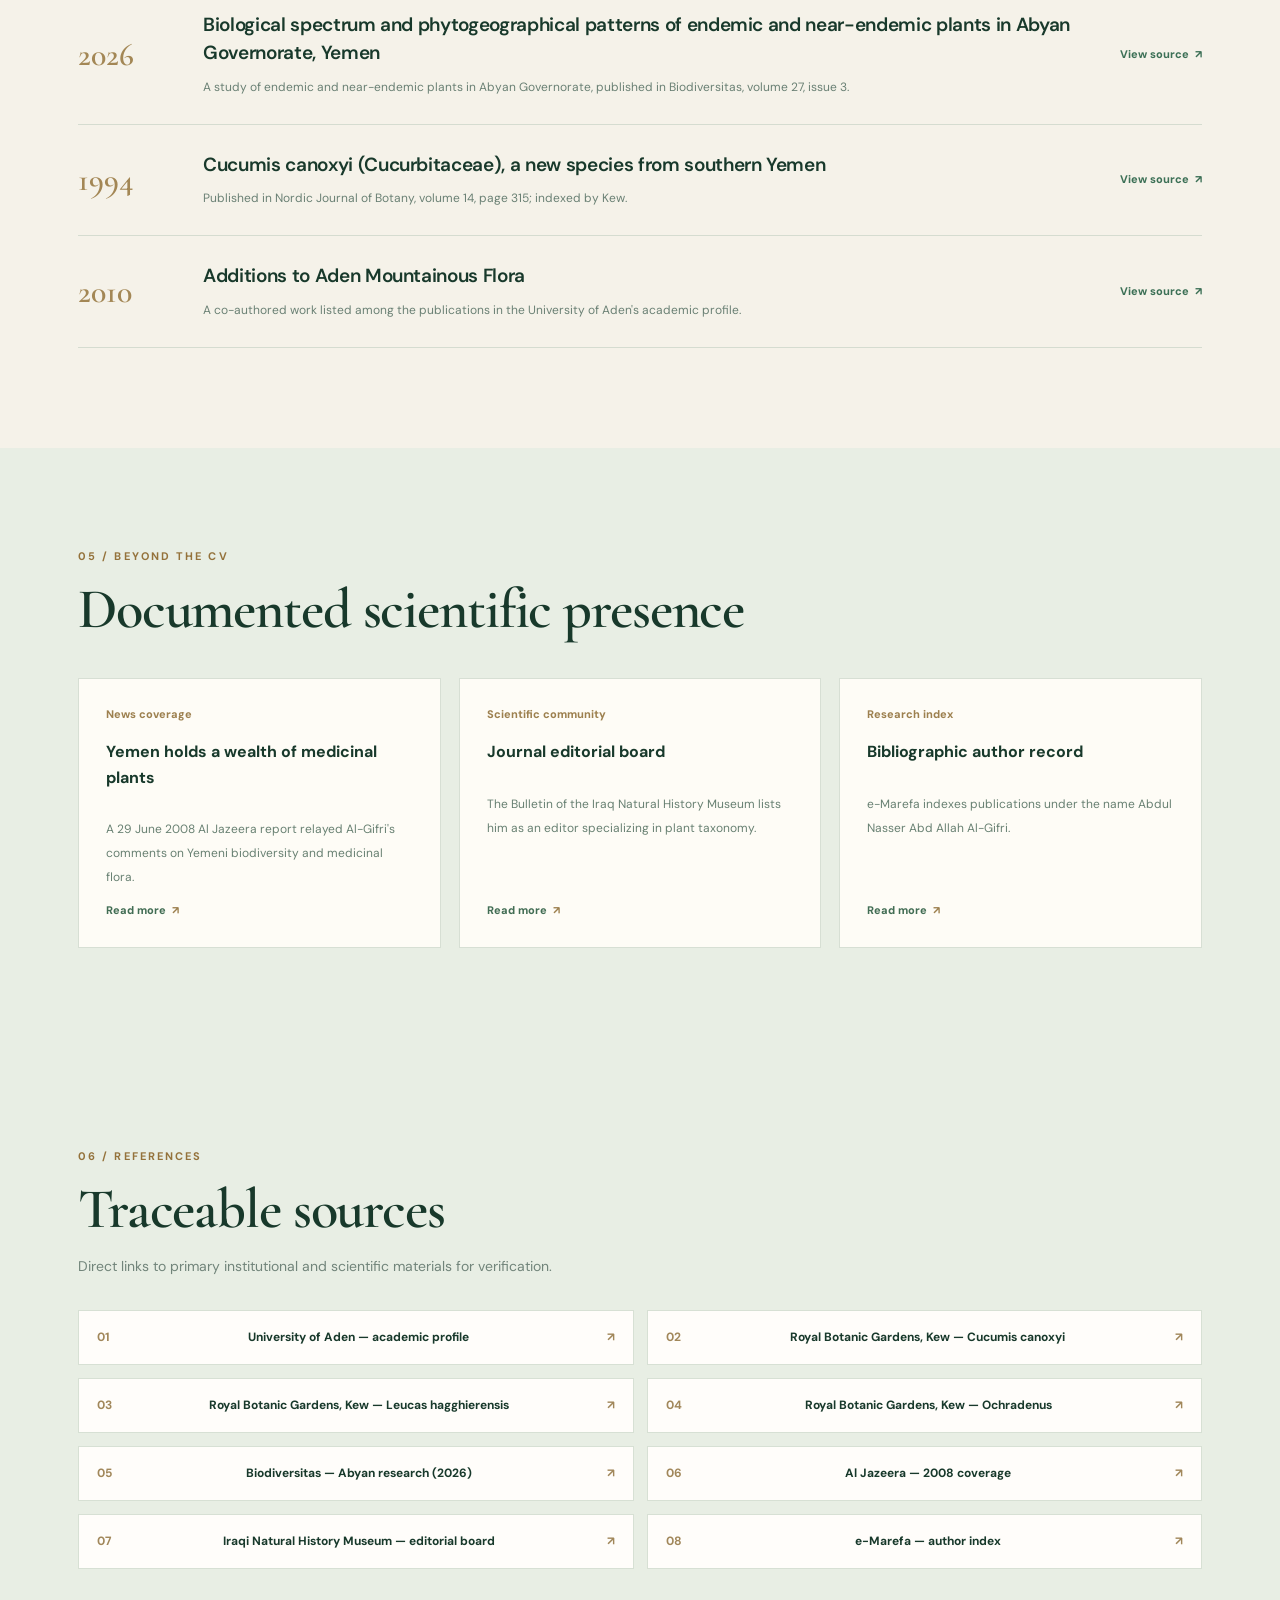
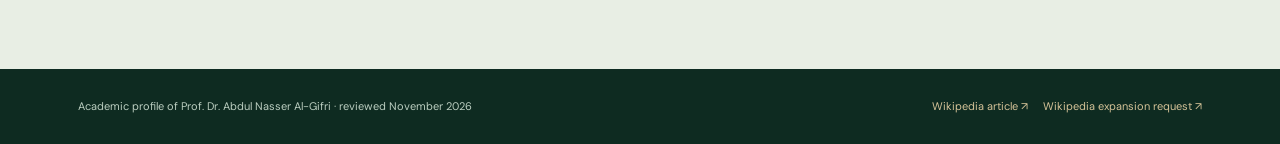
==== commit 8fb8e6d4: "Remove editorial notes section from public biography" ====
--- a/en/index.html
+++ b/en/index.html
@@ -1 +1 @@
-<!doctype html><html lang="en" dir="ltr"><head><meta charset="utf-8"><meta name="viewport" content="width=device-width, initial-scale=1"><meta name="color-scheme" content="light"><meta name="theme-color" content="#123a2d"><meta name="description" content="Academic profile of Prof. Dr. Abdul Nasser A.S. Al-Gifri, University of Aden plant taxonomist, with documented contributions to Arabian botany and selected scientific publications."><meta name="robots" content="index,follow"><link rel="canonical" href="https://algifri1.github.io/abdul-nasser-al-gifri/en/"><link rel="alternate" hreflang="ar" href="https://algifri1.github.io/abdul-nasser-al-gifri/"><link rel="alternate" hreflang="en" href="https://algifri1.github.io/abdul-nasser-al-gifri/en/"><link rel="alternate" hreflang="x-default" href="https://algifri1.github.io/abdul-nasser-al-gifri/"><meta property="og:type" content="profile"><meta property="og:title" content="Abdul Nasser Al-Gifri | Botanical Researcher"><meta property="og:description" content="Academic profile of Prof. Dr. Abdul Nasser A.S. Al-Gifri, University of Aden plant taxonomist, with documented contributions to Arabian botany and selected scientific publications."><meta property="og:url" content="https://algifri1.github.io/abdul-nasser-al-gifri/en/"><meta property="og:locale" content="en_US"><link rel="stylesheet" href="../style.css"><script type="application/ld+json">{"@context":"https://schema.org","@type":"Person","name":"Abdul Nasser A.S. Al-Gifri","alternateName":["عبدالناصر عبدالله صالح الجفري","عبد الناصر الجفري"],"birthDate":"1957-05-07","nationality":"Yemeni","jobTitle":"Professor of Plant Taxonomy","affiliation":{"@type":"CollegeOrUniversity","name":"University of Aden"},"knowsAbout":["Plant taxonomy","Flora of Yemen","Socotra botany","Ethnobotany"],"sameAs":["https://ar.wikipedia.org/wiki/عبد_الناصر_الجفري","https://www.wikidata.org/wiki/Q13229378","https://www.aden-univ.net/stuffdet/910"],"description":"Academic profile of Prof. Dr. Abdul Nasser A.S. Al-Gifri, University of Aden plant taxonomist, with documented contributions to Arabian botany and selected scientific publications."}</script><title>Abdul Nasser Al-Gifri | Botanical Researcher</title></head><body lang="en"><a class="sr-only" href="#main">Skip to content</a><div class="sitebar"><div class="wrap"><span>PLANT TAXONOMY · SCIENTIFIC RECORD</span><span>ADEN · YEMEN</span></div></div><header class="header"><div class="wrap headerline"><a class="brand" href="#top" aria-label="Botanical Archive"><span class="brandmark">A</span><span><b class="brandname">AL-GIFRI</b><small class="brandsub">Botanical Archive</small></span></a><nav aria-label="Page navigation" class="nav"><a href="#about">Profile</a><a href="#journey">Career</a><a href="#taxonomy">Taxonomy</a><a href="#research">Publications</a><a href="#references">Sources</a></nav><a class="lang-toggle" href="https://algifri1.github.io/abdul-nasser-al-gifri/" hreflang="ar" aria-label="النسخة العربية">العربية ↗</a></div></header><main id="main"><section class="hero" id="top"><div class="wrap"><div class="hero-copy"><div class="micro">Scientific profile · 2026 edition</div><span class="small-rule"></span><span class="micro">Yemen  /  Socotra  /  Arabian Peninsula</span><h1>Prof. Dr.<br><em>Abdul Nasser Al-Gifri</em></h1><div class="roman" dir="rtl">عبدالناصر عبدالله صالح الجفري</div><p class="desc">Professor of plant taxonomy whose academic work documents the botanical diversity of Yemen, Socotra and the Arabian Peninsula, including medicinal flora and ethnobotany.</p><div class="hero-links"><a href="#about" class="btn btn-light">Explore his career <span aria-hidden="true">↗</span></a><a href="#research" class="btn btn-outline">Selected publications</a></div><div class="hero-proof"><b aria-hidden="true">✦</b>University records, peer-reviewed research and taxonomic databases</div></div><figure class="study"><div class="study-bg"><span class="study-no">PLATE / 01</span><svg class="study-svg" xmlns="http://www.w3.org/2000/svg" viewBox="0 0 440 560" role="img" aria-label="Original line drawing of an ornamental botanical branch"><defs><linearGradient id="leaf" x1="0" y1="0" x2="1" y2="1"><stop stop-color="#c9dbc4"/><stop offset="1" stop-color="#5f9077"/></linearGradient><radialGradient id="petal"><stop stop-color="#e8dbab"/><stop offset="1" stop-color="#b6a778"/></radialGradient></defs><g fill="none" stroke="#b9cdb8" stroke-width="2.5" stroke-linecap="round"><path d="M223 549 C223 482 227 421 221 363 S206 238 224 90"/><path d="M225 453C180 432 153 417 118 355"/><path d="M226 396C268 373 300 351 338 302"/><path d="M221 310C169 284 155 241 126 191"/><path d="M219 245C270 208 299 186 314 144"/><path d="M227 512C261 485 291 482 311 452"/></g><g fill="url(#leaf)" stroke="#d9e4d1" stroke-width="1.3"><path d="M118 355C77 363 49 348 37 305C85 306 115 326 118 355Z"/><path d="M150 405C99 420 67 394 57 359C105 354 135 370 150 405Z"/><path d="M176 425C175 385 177 358 199 338C218 371 206 399 176 425Z"/><path d="M283 362C280 323 298 302 329 290C339 330 320 355 283 362Z"/><path d="M302 348C344 354 379 340 393 306C345 287 318 312 302 348Z"/><path d="M179 289C129 296 98 263 92 230C140 222 169 249 179 289Z"/><path d="M147 231C144 184 158 157 189 140C209 178 188 216 147 231Z"/><path d="M262 210C252 165 264 137 298 122C317 154 299 187 262 210Z"/><path d="M294 171C338 178 366 154 376 121C331 106 303 130 294 171Z"/><path d="M273 487C269 446 289 425 327 413C339 447 315 475 273 487Z"/><path d="M199 508C150 525 119 498 109 466C148 449 178 468 199 508Z"/></g><g fill="none" stroke="#e4efde" opacity=".6" stroke-width="1"><path d="M37 305L118 355M57 359L150 405M199 338L176 425M329 290L283 362M393 306L302 348M92 230L179 289M189 140L147 231M298 122L262 210M376 121L294 171M327 413L273 487M109 466L199 508"/></g><g fill="url(#petal)" stroke="#e8e0bd"><circle cx="225" cy="91" r="9"/><circle cx="315" cy="142" r="7"/><circle cx="125" cy="190" r="7"/></g><g fill="none" stroke="#e8ddaa" stroke-width="1.5" stroke-linecap="round"><path d="M225 69V112M204 91H246M210 76L240 106M240 76L210 106M315 125V159M298 142H331M125 173V207M109 190H142"/></g><g fill="none" stroke="#e4e9df" opacity=".19" stroke-width="1"><circle cx="221" cy="278" r="187"/><circle cx="221" cy="278" r="154"/><path d="M221 61V496M26 278H414"/></g></svg><figcaption class="study-caption">Botanical study<br><span style="opacity:.63;font-size:9px">Original botanical illustration · not a depiction of a specific species</span></figcaption></div><span class="study-side">BOTANICAL ARCHIVE — ARABIAN FLORA</span></figure></div></section><div class="statline"><div class="wrap stats"><div class="stat"><strong>1992</strong><small>Doctoral degree · Poland</small></div><div class="stat"><strong>1995</strong><small>Kew specialist diploma</small></div><div class="stat"><strong>2026</strong><small>Peer-reviewed publication</small></div></div></div><section class="section" id="about"><div class="wrap cols"><div><div class="eyebrow">01 / Academic profile</div><h2 class="h2 h2en">A life in botany</h2><p class="section-sub">From Abyan to international research institutions.</p><div class="bodycopy" style="margin-top:30px"><p>Abdul Nasser A.S. Al-Gifri was born in Abyan Governorate, Yemen, in 1957. He studied biology and chemistry at the University of Aden, and completed a Ph.D. in systematic botany and plant protection at the University of Silesia, Poland, in 1992.</p><p>In July 1995, he received an international diploma in herbarium techniques from the Royal Botanic Gardens, Kew, United Kingdom. His research interests include Yemeni flora, plant taxonomy, medicinal plants, and ethnobotany.</p><p>He has held academic and research posts at the University of Aden. The university&#39;s published profile also documents his work at the Zayed Complex for Herbal Research and Traditional Medicine, Abu Dhabi, from 1998 to 2005.</p></div></div><aside class="sidepanel"><div class="index">01 — 06</div><h3>Areas of research</h3><div class="topics"><span class="topic">Plant taxonomy</span><span class="topic">Yemen&#39;s flora</span><span class="topic">Socotra flora</span><span class="topic">Medicinal plants</span><span class="topic">Ethnobotany</span><span class="topic">Research supervision</span></div><div style="border-top:1px solid #d7dfd4;margin-top:26px;padding-top:20px"><a href="https://www.aden-univ.net/stuffdet/910" target="_blank" rel="noopener noreferrer" class="source-link">Official university profile <span aria-hidden="true">↗</span></a></div></aside></div></section><section class="section dark" id="journey"><div class="wrap"><div class="eyebrow">02 / Career</div><h2 class="h2 h2en">An academic journey</h2><p class="section-sub">Selected milestones anchored in university records and scholarly articles.</p><div class="timeline"><article class="milestone"><div class="year" dir="ltr">1992</div><h3>Ph.D. in botany</h3><p>University of Silesia, Poland — systematic botany and plant protection.</p></article><article class="milestone"><div class="year" dir="ltr">1995</div><h3>Specialist herbarium training</h3><p>Royal Botanic Gardens, Kew, United Kingdom.</p></article><article class="milestone"><div class="year" dir="ltr">1998—2005</div><h3>Zayed Complex</h3><p>Research coordination and leadership in ethnobotany, Abu Dhabi.</p></article><article class="milestone"><div class="year" dir="ltr">From 2006</div><h3>University of Aden professor</h3><p>The university&#39;s published CV records his professorship in plant taxonomy.</p></article><article class="milestone"><div class="year" dir="ltr">2026</div><h3>Study of Abyan&#39;s endemic flora</h3><p>Co-authorship of a scientific paper published in Biodiversitas.</p></article></div></div></section><section class="section tax-section" id="taxonomy"><div class="wrap"><div class="eyebrow">03 / Plant taxonomy</div><h2 class="h2 h2en">Names that endure</h2><p class="section-sub">Botanical nomenclature records scholarly contributions through published scientific names. Examples associated with Al-Gifri include:</p><div class="tax-grid"><article class="tax-card"><div class="num">SPECIMEN / 01</div><h3 lang="en">Cucumis canoxyi</h3><div class="author" dir="ltr">Thulin &amp; Al-Gifri  ·  1994</div><p>A member of the gourd family native to Yemen and Oman. Al-Gifri co-authored the scientific description.</p><a href="https://powo.science.kew.org/taxon/978922-1" target="_blank" rel="noopener noreferrer" class="source-link">Explore taxon record <span aria-hidden="true">↗</span></a></article><article class="tax-card"><div class="num">SPECIMEN / 02</div><h3 lang="en">Leucas hagghierensis</h3><div class="author" dir="ltr">Al-Gifri &amp; Cortés-Burns  ·  2004</div><p>A species in the mint family native to Socotra&#39;s Hajhir Mountains; Al-Gifri co-authored its name.</p><a href="https://powo.science.kew.org/taxon/urn:lsid:ipni.org:names:77065900-1" target="_blank" rel="noopener noreferrer" class="source-link">Explore taxon record <span aria-hidden="true">↗</span></a></article><article class="tax-card"><div class="num">SPECIMEN / 03</div><h3 lang="en">Ochradenus gifrii</h3><div class="author" dir="ltr">Thulin</div><p>A Kew-indexed plant species bearing the epithet “gifrii.” His CV states that the species was named in his honor.</p><a href="https://powo.science.kew.org/taxon/urn:lsid:ipni.org:names:33306-1" target="_blank" rel="noopener noreferrer" class="source-link">Explore taxon record <span aria-hidden="true">↗</span></a></article></div></div></section><section class="section" id="research"><div class="wrap"><div class="eyebrow">04 / Scholarship</div><h2 class="h2 h2en">Selected publications</h2><p class="section-sub">Verified examples rather than an exhaustive bibliography.</p><div class="paperlist"><article class="paper"><div class="paper-year">2026</div><div><h3 lang="en">Biological spectrum and phytogeographical patterns of endemic and near-endemic plants in Abyan Governorate, Yemen</h3><p>A study of endemic and near-endemic plants in Abyan Governorate, published in Biodiversitas, volume 27, issue 3.</p></div><a href="https://smujo.id/biodiv/article/view/24245" target="_blank" rel="noopener noreferrer" class="source-link">View source <span aria-hidden="true">↗</span></a></article><article class="paper"><div class="paper-year">1994</div><div><h3 lang="en">Cucumis canoxyi (Cucurbitaceae), a new species from southern Yemen</h3><p>Published in Nordic Journal of Botany, volume 14, page 315; indexed by Kew.</p></div><a href="https://powo.science.kew.org/taxon/978922-1" target="_blank" rel="noopener noreferrer" class="source-link">View source <span aria-hidden="true">↗</span></a></article><article class="paper"><div class="paper-year">2010</div><div><h3 lang="en">Additions to Aden Mountainous Flora</h3><p>A co-authored work listed among the publications in the University of Aden&#39;s academic profile.</p></div><a href="https://www.aden-univ.net/stuffdet/910" target="_blank" rel="noopener noreferrer" class="source-link">View source <span aria-hidden="true">↗</span></a></article></div></div></section><section class="section dark" id="coverage"><div class="wrap"><div class="eyebrow">05 / Beyond the CV</div><h2 class="h2 h2en">Documented scientific presence</h2><div class="coverage-grid"><article class="coverage-card"><span>News coverage</span><h3>Yemen holds a wealth of medicinal plants</h3><p>A 29 June 2008 Al Jazeera report relayed Al-Gifri&#39;s comments on Yemeni biodiversity and medicinal flora.</p><a href="https://www.aljazeera.net/misc/2008/6/29/اليمن-يحوي-آلاف-الأعشاب-الطبية" target="_blank" rel="noopener noreferrer" class="source-link">Read more <span aria-hidden="true">↗</span></a></article><article class="coverage-card"><span>Scientific community</span><h3>Journal editorial board</h3><p>The Bulletin of the Iraq Natural History Museum lists him as an editor specializing in plant taxonomy.</p><a href="https://www.jnhm.uobaghdad.edu.iq/index.php/BINHM/EditorialBoard" target="_blank" rel="noopener noreferrer" class="source-link">Read more <span aria-hidden="true">↗</span></a></article><article class="coverage-card"><span>Research index</span><h3>Bibliographic author record</h3><p>e-Marefa indexes publications under the name Abdul Nasser Abd Allah Al-Gifri.</p><a href="https://search.emarefa.net/ar/detail/AFD-198395-al-jafri-abd-al-nasir-abd-allah" target="_blank" rel="noopener noreferrer" class="source-link">Read more <span aria-hidden="true">↗</span></a></article></div></div></section><section class="section refs-section" id="references"><div class="wrap"><div class="eyebrow">06 / References</div><h2 class="h2 h2en">Traceable sources</h2><p class="section-sub">Direct links to primary institutional and scientific materials for verification.</p><div class="ref-grid"><a href="https://www.aden-univ.net/stuffdet/910" class="ref-link" target="_blank" rel="noopener noreferrer"><span>01</span><b>University of Aden — academic profile</b><span aria-hidden="true">↗</span></a><a href="https://powo.science.kew.org/taxon/978922-1" class="ref-link" target="_blank" rel="noopener noreferrer"><span>02</span><b>Royal Botanic Gardens, Kew — Cucumis canoxyi</b><span aria-hidden="true">↗</span></a><a href="https://powo.science.kew.org/taxon/urn:lsid:ipni.org:names:77065900-1" class="ref-link" target="_blank" rel="noopener noreferrer"><span>03</span><b>Royal Botanic Gardens, Kew — Leucas hagghierensis</b><span aria-hidden="true">↗</span></a><a href="https://powo.science.kew.org/taxon/urn:lsid:ipni.org:names:33306-1" class="ref-link" target="_blank" rel="noopener noreferrer"><span>04</span><b>Royal Botanic Gardens, Kew — Ochradenus</b><span aria-hidden="true">↗</span></a><a href="https://smujo.id/biodiv/article/view/24245" class="ref-link" target="_blank" rel="noopener noreferrer"><span>05</span><b>Biodiversitas — Abyan research (2026)</b><span aria-hidden="true">↗</span></a><a href="https://www.aljazeera.net/misc/2008/6/29/اليمن-يحوي-آلاف-الأعشاب-الطبية" class="ref-link" target="_blank" rel="noopener noreferrer"><span>06</span><b>Al Jazeera — 2008 coverage</b><span aria-hidden="true">↗</span></a><a href="https://www.jnhm.uobaghdad.edu.iq/index.php/BINHM/EditorialBoard" class="ref-link" target="_blank" rel="noopener noreferrer"><span>07</span><b>Iraqi Natural History Museum — editorial board</b><span aria-hidden="true">↗</span></a><a href="https://search.emarefa.net/ar/detail/AFD-198395-al-jafri-abd-al-nasir-abd-allah" class="ref-link" target="_blank" rel="noopener noreferrer"><span>08</span><b>e-Marefa — author index</b><span aria-hidden="true">↗</span></a></div><div class="editorial"><strong>Editorial note</strong><p>This is an independently compiled scholarly profile, not an official website of the University of Aden or any institution cited. Some dates and publication totals differ across CV versions; only clearly supported details are highlighted. Personal phone numbers and private contact information are intentionally omitted.</p></div></div></section></main><footer class="footer"><div class="wrap"><small>Academic profile of Prof. Dr. Abdul Nasser Al-Gifri · reviewed November 2026</small><div class="footer-links"><a href="https://ar.wikipedia.org/wiki/عبد_الناصر_الجفري" target="_blank" rel="noopener noreferrer" class="">Wikipedia article <span aria-hidden="true">↗</span></a><a href="https://ar.wikipedia.org/wiki/نقاش:عبد_الناصر_الجفري" target="_blank" rel="noopener noreferrer" class="">Wikipedia expansion request <span aria-hidden="true">↗</span></a></div></div></footer></body></html>+<!doctype html><html lang="en" dir="ltr"><head><meta charset="utf-8"><meta name="viewport" content="width=device-width, initial-scale=1"><meta name="color-scheme" content="light"><meta name="theme-color" content="#123a2d"><meta name="description" content="Academic profile of Prof. Dr. Abdul Nasser A.S. Al-Gifri, University of Aden plant taxonomist, with documented contributions to Arabian botany and selected scientific publications."><meta name="robots" content="index,follow"><link rel="canonical" href="https://algifri1.github.io/abdul-nasser-al-gifri/en/"><link rel="alternate" hreflang="ar" href="https://algifri1.github.io/abdul-nasser-al-gifri/"><link rel="alternate" hreflang="en" href="https://algifri1.github.io/abdul-nasser-al-gifri/en/"><link rel="alternate" hreflang="x-default" href="https://algifri1.github.io/abdul-nasser-al-gifri/"><meta property="og:type" content="profile"><meta property="og:title" content="Abdul Nasser Al-Gifri | Botanical Researcher"><meta property="og:description" content="Academic profile of Prof. Dr. Abdul Nasser A.S. Al-Gifri, University of Aden plant taxonomist, with documented contributions to Arabian botany and selected scientific publications."><meta property="og:url" content="https://algifri1.github.io/abdul-nasser-al-gifri/en/"><meta property="og:locale" content="en_US"><link rel="stylesheet" href="../style.css?v=mobile-rtl-fix-20261111"><script type="application/ld+json">{"@context":"https://schema.org","@type":"Person","name":"Abdul Nasser A.S. Al-Gifri","alternateName":["عبدالناصر عبدالله صالح الجفري","عبد الناصر الجفري"],"birthDate":"1957-05-07","nationality":"Yemeni","jobTitle":"Professor of Plant Taxonomy","affiliation":{"@type":"CollegeOrUniversity","name":"University of Aden"},"knowsAbout":["Plant taxonomy","Flora of Yemen","Socotra botany","Ethnobotany"],"sameAs":["https://ar.wikipedia.org/wiki/عبد_الناصر_الجفري","https://www.wikidata.org/wiki/Q13229378","https://www.aden-univ.net/stuffdet/910"],"description":"Academic profile of Prof. Dr. Abdul Nasser A.S. Al-Gifri, University of Aden plant taxonomist, with documented contributions to Arabian botany and selected scientific publications."}</script><title>Abdul Nasser Al-Gifri | Botanical Researcher</title></head><body lang="en"><a class="sr-only" href="#main">Skip to content</a><div class="sitebar"><div class="wrap"><span>PLANT TAXONOMY · SCIENTIFIC RECORD</span><span>ADEN · YEMEN</span></div></div><header class="header"><div class="wrap headerline"><a class="brand" href="#top" aria-label="Botanical Archive"><span class="brandmark">A</span><span><b class="brandname">AL-GIFRI</b><small class="brandsub">Botanical Archive</small></span></a><nav aria-label="Page navigation" class="nav"><a href="#about">Profile</a><a href="#journey">Career</a><a href="#taxonomy">Taxonomy</a><a href="#research">Publications</a><a href="#references">Sources</a></nav><a class="lang-toggle" href="https://algifri1.github.io/abdul-nasser-al-gifri/" hreflang="ar" aria-label="النسخة العربية">العربية ↗</a></div></header><main id="main"><section class="hero" id="top"><div class="wrap"><div class="hero-copy"><div class="micro">Scientific profile · 2026 edition</div><span class="small-rule"></span><span class="micro">Yemen  /  Socotra  /  Arabian Peninsula</span><h1>Prof. Dr.<br><em>Abdul Nasser Al-Gifri</em></h1><div class="roman" dir="rtl">عبدالناصر عبدالله صالح الجفري</div><p class="desc">Professor of plant taxonomy whose academic work documents the botanical diversity of Yemen, Socotra and the Arabian Peninsula, including medicinal flora and ethnobotany.</p><div class="hero-links"><a href="#about" class="btn btn-light">Explore his career <span aria-hidden="true">↗</span></a><a href="#research" class="btn btn-outline">Selected publications</a></div><div class="hero-proof"><b aria-hidden="true">✦</b>University records, peer-reviewed research and taxonomic databases</div></div><figure class="study"><div class="study-bg"><span class="study-no">PLATE / 01</span><svg class="study-svg" xmlns="http://www.w3.org/2000/svg" viewBox="0 0 440 560" role="img" aria-label="Original line drawing of an ornamental botanical branch"><defs><linearGradient id="leaf" x1="0" y1="0" x2="1" y2="1"><stop stop-color="#c9dbc4"/><stop offset="1" stop-color="#5f9077"/></linearGradient><radialGradient id="petal"><stop stop-color="#e8dbab"/><stop offset="1" stop-color="#b6a778"/></radialGradient></defs><g fill="none" stroke="#b9cdb8" stroke-width="2.5" stroke-linecap="round"><path d="M223 549 C223 482 227 421 221 363 S206 238 224 90"/><path d="M225 453C180 432 153 417 118 355"/><path d="M226 396C268 373 300 351 338 302"/><path d="M221 310C169 284 155 241 126 191"/><path d="M219 245C270 208 299 186 314 144"/><path d="M227 512C261 485 291 482 311 452"/></g><g fill="url(#leaf)" stroke="#d9e4d1" stroke-width="1.3"><path d="M118 355C77 363 49 348 37 305C85 306 115 326 118 355Z"/><path d="M150 405C99 420 67 394 57 359C105 354 135 370 150 405Z"/><path d="M176 425C175 385 177 358 199 338C218 371 206 399 176 425Z"/><path d="M283 362C280 323 298 302 329 290C339 330 320 355 283 362Z"/><path d="M302 348C344 354 379 340 393 306C345 287 318 312 302 348Z"/><path d="M179 289C129 296 98 263 92 230C140 222 169 249 179 289Z"/><path d="M147 231C144 184 158 157 189 140C209 178 188 216 147 231Z"/><path d="M262 210C252 165 264 137 298 122C317 154 299 187 262 210Z"/><path d="M294 171C338 178 366 154 376 121C331 106 303 130 294 171Z"/><path d="M273 487C269 446 289 425 327 413C339 447 315 475 273 487Z"/><path d="M199 508C150 525 119 498 109 466C148 449 178 468 199 508Z"/></g><g fill="none" stroke="#e4efde" opacity=".6" stroke-width="1"><path d="M37 305L118 355M57 359L150 405M199 338L176 425M329 290L283 362M393 306L302 348M92 230L179 289M189 140L147 231M298 122L262 210M376 121L294 171M327 413L273 487M109 466L199 508"/></g><g fill="url(#petal)" stroke="#e8e0bd"><circle cx="225" cy="91" r="9"/><circle cx="315" cy="142" r="7"/><circle cx="125" cy="190" r="7"/></g><g fill="none" stroke="#e8ddaa" stroke-width="1.5" stroke-linecap="round"><path d="M225 69V112M204 91H246M210 76L240 106M240 76L210 106M315 125V159M298 142H331M125 173V207M109 190H142"/></g><g fill="none" stroke="#e4e9df" opacity=".19" stroke-width="1"><circle cx="221" cy="278" r="187"/><circle cx="221" cy="278" r="154"/><path d="M221 61V496M26 278H414"/></g></svg><figcaption class="study-caption">Botanical study<br><span style="opacity:.63;font-size:9px">Original botanical illustration · not a depiction of a specific species</span></figcaption></div><span class="study-side">BOTANICAL ARCHIVE — ARABIAN FLORA</span></figure></div></section><div class="statline"><div class="wrap stats"><div class="stat"><strong>1992</strong><small>Doctoral degree · Poland</small></div><div class="stat"><strong>1995</strong><small>Kew specialist diploma</small></div><div class="stat"><strong>2026</strong><small>Peer-reviewed publication</small></div></div></div><section class="section" id="about"><div class="wrap cols"><div><div class="eyebrow">01 / Academic profile</div><h2 class="h2 h2en">A life in botany</h2><p class="section-sub">From Abyan to international research institutions.</p><div class="bodycopy" style="margin-top:30px"><p>Abdul Nasser A.S. Al-Gifri was born in Abyan Governorate, Yemen, in 1957. He studied biology and chemistry at the University of Aden, and completed a Ph.D. in systematic botany and plant protection at the University of Silesia, Poland, in 1992.</p><p>In July 1995, he received an international diploma in herbarium techniques from the Royal Botanic Gardens, Kew, United Kingdom. His research interests include Yemeni flora, plant taxonomy, medicinal plants, and ethnobotany.</p><p>He has held academic and research posts at the University of Aden. The university&#39;s published profile also documents his work at the Zayed Complex for Herbal Research and Traditional Medicine, Abu Dhabi, from 1998 to 2005.</p></div></div><aside class="sidepanel"><div class="index">01 — 06</div><h3>Areas of research</h3><div class="topics"><span class="topic">Plant taxonomy</span><span class="topic">Yemen&#39;s flora</span><span class="topic">Socotra flora</span><span class="topic">Medicinal plants</span><span class="topic">Ethnobotany</span><span class="topic">Research supervision</span></div><div style="border-top:1px solid #d7dfd4;margin-top:26px;padding-top:20px"><a href="https://www.aden-univ.net/stuffdet/910" target="_blank" rel="noopener noreferrer" class="source-link">Official university profile <span aria-hidden="true">↗</span></a></div></aside></div></section><section class="section dark" id="journey"><div class="wrap"><div class="eyebrow">02 / Career</div><h2 class="h2 h2en">An academic journey</h2><p class="section-sub">Selected milestones anchored in university records and scholarly articles.</p><div class="timeline"><article class="milestone"><div class="year" dir="ltr">1992</div><h3>Ph.D. in botany</h3><p>University of Silesia, Poland — systematic botany and plant protection.</p></article><article class="milestone"><div class="year" dir="ltr">1995</div><h3>Specialist herbarium training</h3><p>Royal Botanic Gardens, Kew, United Kingdom.</p></article><article class="milestone"><div class="year" dir="ltr">1998—2005</div><h3>Zayed Complex</h3><p>Research coordination and leadership in ethnobotany, Abu Dhabi.</p></article><article class="milestone"><div class="year" dir="ltr">From 2006</div><h3>University of Aden professor</h3><p>The university&#39;s published CV records his professorship in plant taxonomy.</p></article><article class="milestone"><div class="year" dir="ltr">2026</div><h3>Study of Abyan&#39;s endemic flora</h3><p>Co-authorship of a scientific paper published in Biodiversitas.</p></article></div></div></section><section class="section tax-section" id="taxonomy"><div class="wrap"><div class="eyebrow">03 / Plant taxonomy</div><h2 class="h2 h2en">Names that endure</h2><p class="section-sub">Botanical nomenclature records scholarly contributions through published scientific names. Examples associated with Al-Gifri include:</p><div class="tax-grid"><article class="tax-card"><div class="num">SPECIMEN / 01</div><h3 lang="en">Cucumis canoxyi</h3><div class="author" dir="ltr">Thulin &amp; Al-Gifri  ·  1994</div><p>A member of the gourd family native to Yemen and Oman. Al-Gifri co-authored the scientific description.</p><a href="https://powo.science.kew.org/taxon/978922-1" target="_blank" rel="noopener noreferrer" class="source-link">Explore taxon record <span aria-hidden="true">↗</span></a></article><article class="tax-card"><div class="num">SPECIMEN / 02</div><h3 lang="en">Leucas hagghierensis</h3><div class="author" dir="ltr">Al-Gifri &amp; Cortés-Burns  ·  2004</div><p>A species in the mint family native to Socotra&#39;s Hajhir Mountains; Al-Gifri co-authored its name.</p><a href="https://powo.science.kew.org/taxon/urn:lsid:ipni.org:names:77065900-1" target="_blank" rel="noopener noreferrer" class="source-link">Explore taxon record <span aria-hidden="true">↗</span></a></article><article class="tax-card"><div class="num">SPECIMEN / 03</div><h3 lang="en">Ochradenus gifrii</h3><div class="author" dir="ltr">Thulin</div><p>A Kew-indexed plant species bearing the epithet “gifrii.” His CV states that the species was named in his honor.</p><a href="https://powo.science.kew.org/taxon/urn:lsid:ipni.org:names:33306-1" target="_blank" rel="noopener noreferrer" class="source-link">Explore taxon record <span aria-hidden="true">↗</span></a></article></div></div></section><section class="section" id="research"><div class="wrap"><div class="eyebrow">04 / Scholarship</div><h2 class="h2 h2en">Selected publications</h2><p class="section-sub">Verified examples rather than an exhaustive bibliography.</p><div class="paperlist"><article class="paper"><div class="paper-year">2026</div><div><h3 lang="en">Biological spectrum and phytogeographical patterns of endemic and near-endemic plants in Abyan Governorate, Yemen</h3><p>A study of endemic and near-endemic plants in Abyan Governorate, published in Biodiversitas, volume 27, issue 3.</p></div><a href="https://smujo.id/biodiv/article/view/24245" target="_blank" rel="noopener noreferrer" class="source-link">View source <span aria-hidden="true">↗</span></a></article><article class="paper"><div class="paper-year">1994</div><div><h3 lang="en">Cucumis canoxyi (Cucurbitaceae), a new species from southern Yemen</h3><p>Published in Nordic Journal of Botany, volume 14, page 315; indexed by Kew.</p></div><a href="https://powo.science.kew.org/taxon/978922-1" target="_blank" rel="noopener noreferrer" class="source-link">View source <span aria-hidden="true">↗</span></a></article><article class="paper"><div class="paper-year">2010</div><div><h3 lang="en">Additions to Aden Mountainous Flora</h3><p>A co-authored work listed among the publications in the University of Aden&#39;s academic profile.</p></div><a href="https://www.aden-univ.net/stuffdet/910" target="_blank" rel="noopener noreferrer" class="source-link">View source <span aria-hidden="true">↗</span></a></article></div></div></section><section class="section dark" id="coverage"><div class="wrap"><div class="eyebrow">05 / Beyond the CV</div><h2 class="h2 h2en">Documented scientific presence</h2><div class="coverage-grid"><article class="coverage-card"><span>News coverage</span><h3>Yemen holds a wealth of medicinal plants</h3><p>A 29 June 2008 Al Jazeera report relayed Al-Gifri&#39;s comments on Yemeni biodiversity and medicinal flora.</p><a href="https://www.aljazeera.net/misc/2008/6/29/اليمن-يحوي-آلاف-الأعشاب-الطبية" target="_blank" rel="noopener noreferrer" class="source-link">Read more <span aria-hidden="true">↗</span></a></article><article class="coverage-card"><span>Scientific community</span><h3>Journal editorial board</h3><p>The Bulletin of the Iraq Natural History Museum lists him as an editor specializing in plant taxonomy.</p><a href="https://www.jnhm.uobaghdad.edu.iq/index.php/BINHM/EditorialBoard" target="_blank" rel="noopener noreferrer" class="source-link">Read more <span aria-hidden="true">↗</span></a></article><article class="coverage-card"><span>Research index</span><h3>Bibliographic author record</h3><p>e-Marefa indexes publications under the name Abdul Nasser Abd Allah Al-Gifri.</p><a href="https://search.emarefa.net/ar/detail/AFD-198395-al-jafri-abd-al-nasir-abd-allah" target="_blank" rel="noopener noreferrer" class="source-link">Read more <span aria-hidden="true">↗</span></a></article></div></div></section><section class="section refs-section" id="references"><div class="wrap"><div class="eyebrow">06 / References</div><h2 class="h2 h2en">Traceable sources</h2><p class="section-sub">Direct links to primary institutional and scientific materials for verification.</p><div class="ref-grid"><a href="https://www.aden-univ.net/stuffdet/910" class="ref-link" target="_blank" rel="noopener noreferrer"><span>01</span><b>University of Aden — academic profile</b><span aria-hidden="true">↗</span></a><a href="https://powo.science.kew.org/taxon/978922-1" class="ref-link" target="_blank" rel="noopener noreferrer"><span>02</span><b>Royal Botanic Gardens, Kew — Cucumis canoxyi</b><span aria-hidden="true">↗</span></a><a href="https://powo.science.kew.org/taxon/urn:lsid:ipni.org:names:77065900-1" class="ref-link" target="_blank" rel="noopener noreferrer"><span>03</span><b>Royal Botanic Gardens, Kew — Leucas hagghierensis</b><span aria-hidden="true">↗</span></a><a href="https://powo.science.kew.org/taxon/urn:lsid:ipni.org:names:33306-1" class="ref-link" target="_blank" rel="noopener noreferrer"><span>04</span><b>Royal Botanic Gardens, Kew — Ochradenus</b><span aria-hidden="true">↗</span></a><a href="https://smujo.id/biodiv/article/view/24245" class="ref-link" target="_blank" rel="noopener noreferrer"><span>05</span><b>Biodiversitas — Abyan research (2026)</b><span aria-hidden="true">↗</span></a><a href="https://www.aljazeera.net/misc/2008/6/29/اليمن-يحوي-آلاف-الأعشاب-الطبية" class="ref-link" target="_blank" rel="noopener noreferrer"><span>06</span><b>Al Jazeera — 2008 coverage</b><span aria-hidden="true">↗</span></a><a href="https://www.jnhm.uobaghdad.edu.iq/index.php/BINHM/EditorialBoard" class="ref-link" target="_blank" rel="noopener noreferrer"><span>07</span><b>Iraqi Natural History Museum — editorial board</b><span aria-hidden="true">↗</span></a><a href="https://search.emarefa.net/ar/detail/AFD-198395-al-jafri-abd-al-nasir-abd-allah" class="ref-link" target="_blank" rel="noopener noreferrer"><span>08</span><b>e-Marefa — author index</b><span aria-hidden="true">↗</span></a></div></div></section></main><footer class="footer"><div class="wrap"><small>Academic profile of Prof. Dr. Abdul Nasser Al-Gifri · reviewed November 2026</small><div class="footer-links"><a href="https://ar.wikipedia.org/wiki/عبد_الناصر_الجفري" target="_blank" rel="noopener noreferrer" class="">Wikipedia article <span aria-hidden="true">↗</span></a><a href="https://ar.wikipedia.org/wiki/نقاش:عبد_الناصر_الجفري" target="_blank" rel="noopener noreferrer" class="">Wikipedia expansion request <span aria-hidden="true">↗</span></a></div></div></footer></body></html>
--- a/style.css
+++ b/style.css
@@ -1 +1,10 @@
-@import url('https://fonts.googleapis.com/css2?family=DM+Sans:wght@400;500;600;700&family=Noto+Sans+Arabic:wght@400;500;600;700;800&family=Cormorant+Garamond:wght@400;500;600&display=swap');:root{--paper:#f5f2e9;--white:#fffcf5;--forest:#123a2d;--deep:#10291f;--sage:#719883;--gold:#b9995c;--text:#18392b;--dim:#5f756b;--hair:#d9dfd1}*{box-sizing:border-box}html{scroll-behavior:smooth;scroll-padding-top:100px}body{margin:0;color:var(--text);background:var(--paper);font:400 15px/1.9 'Noto Sans Arabic',system-ui,sans-serif;-webkit-font-smoothing:antialiased}body[lang=en]{font-family:'DM Sans',sans-serif;line-height:1.75}a{color:inherit}a:focus-visible,button:focus-visible{outline:3px solid var(--gold);outline-offset:4px}.sr-only{position:absolute;left:-9999px}.wrap{max-width:1180px;margin:auto;padding-inline:28px}.sitebar{background:var(--deep);color:#d1dfd5;padding:8px 0;font:600 10px/1.6 'DM Sans',sans-serif;letter-spacing:.22em;text-transform:uppercase}.sitebar .wrap{display:flex;justify-content:space-between}.header{position:sticky;top:0;background:rgba(250,248,240,.96);backdrop-filter:blur(16px);border-bottom:1px solid #dce1d4;z-index:20}.headerline{display:flex;align-items:center;gap:24px;justify-content:space-between;min-height:83px}.brand{text-decoration:none;display:flex;align-items:center;gap:13px}.brandmark{width:45px;height:45px;border:1.5px solid #abc7b8;border-radius:50%;display:grid;place-items:center;color:#285c45;font:500 28px/1 'Cormorant Garamond',serif}.brandname{display:block;font:700 17px/1.1 'DM Sans',sans-serif;letter-spacing:.17em}.brandsub{display:block;color:var(--dim);font-size:10px;letter-spacing:.03em;margin-top:5px}.nav{display:flex;gap:24px;align-items:center}.nav a{text-decoration:none;font-size:12px;font-weight:700;color:#456053}.nav a:hover,.nav a:focus{color:#a97e37}.lang-toggle{color:var(--forest);font-size:12px;font-weight:800;border:1px solid #b7cbbf;padding:10px 17px;text-decoration:none;border-radius:30px;white-space:nowrap}.lang-toggle:hover{background:#e3ede5}.hero{background:var(--forest);position:relative;overflow:hidden;color:var(--white)}.hero:before{content:"";position:absolute;inset:0;opacity:.24;background:radial-gradient(circle at 72% 42%,#4c8067 0,transparent 48%),linear-gradient(125deg,transparent 57%,#0b201b 58%);pointer-events:none}.hero>.wrap{display:grid;grid-template-columns:1fr 0.95fr;gap:40px;align-items:center;min-height:620px;padding-top:50px;padding-bottom:60px;position:relative}.hero-copy{position:relative;z-index:2}.micro{font:700 11px/1.5 'DM Sans',sans-serif;letter-spacing:.19em;text-transform:uppercase;color:var(--gold)}.hero .micro{color:#d6c393}.small-rule{display:block;width:56px;border-top:2px solid #b89c63;margin:20px 0 28px}.hero h1{margin:14px 0 22px;font-size:clamp(37px,4.5vw,70px);line-height:1.25;font-weight:700;letter-spacing:-.035em}.hero h1 em{font-style:normal;color:#c8d9be}.hero .roman{font:500 clamp(22px,2.4vw,29px)/1.3 'Cormorant Garamond',serif;color:#d9e9d7;letter-spacing:.03em;margin-bottom:22px}.hero .desc{font-size:15px;max-width:520px;color:#d2e1d7;line-height:2.15}.hero-links{display:flex;gap:12px;flex-wrap:wrap;margin-top:30px}.btn{display:inline-flex;align-items:center;justify-content:center;gap:12px;border-radius:3px;min-height:46px;padding:11px 20px;text-decoration:none;font-weight:800;font-size:12px;transition:background .2s}.btn-light{background:#dcc69b;color:var(--deep)}.btn-light:hover{background:white}.btn-outline{border:1px solid #86a293;color:#fff}.btn-outline:hover{background:#ffffff19}.hero-proof{display:flex;align-items:center;gap:11px;border-top:1px solid #557362;margin-top:42px;padding-top:17px;font-size:11px;color:#bcd0c1}.hero-proof b{font-size:18px;color:#e6d4a9}.study{margin:0;position:relative;min-height:500px;display:grid;place-items:center}.study-bg{width:min(100%,455px);height:520px;position:relative;border:1px solid #6e8e78;background:linear-gradient(145deg,#1b4d3a,#214c3e 58%,#17392e);box-shadow:0 25px 60px #081c1450;overflow:hidden}.study-bg:before,.study-bg:after{content:"";position:absolute;inset:14px;border:1px solid #72968365;pointer-events:none}.study-bg:after{inset:25px;border-color:#72968333}.study-svg{width:100%;height:96%;position:absolute;inset:1% 0 3%}.study-caption{position:absolute;z-index:1;inset-inline:42px;bottom:32px;font:600 11px/1.5 'DM Sans',sans-serif;letter-spacing:.1em;text-transform:uppercase;color:#ceddcb;text-align:start}.study-no{position:absolute;inset-inline-start:45px;top:36px;z-index:1;color:#dfd09e;font:500 20px/1 'Cormorant Garamond',serif}.study-side{writing-mode:vertical-rl;position:absolute;inset-inline-end:-22px;top:50%;color:#bcccbc;font:600 10px 'DM Sans',sans-serif;letter-spacing:.12em}.statline{background:#e9eee3;border-bottom:1px solid #d5dfd0}.stats{display:grid;grid-template-columns:repeat(3,1fr);gap:0}.stat{padding:24px 28px;border-inline-end:1px solid #c9d5c9;display:flex;align-items:center;gap:17px}.stat:last-child{border:0}.stat strong{font:600 33px/1 'Cormorant Garamond',serif;color:var(--forest)}.stat small{font-size:12px;font-weight:700;color:#557062}.section{padding:100px 0}.eyebrow{font:700 11px/1.6 'DM Sans',sans-serif;letter-spacing:.19em;text-transform:uppercase;color:#94723b}.h2{font-size:clamp(28px,3vw,45px);font-weight:800;line-height:1.4;letter-spacing:-.035em;margin:12px 0}.h2en{font-family:'Cormorant Garamond',serif;font-size:clamp(38px,4.4vw,65px);font-weight:600;letter-spacing:-.02em;line-height:1.15}.section-sub{color:#71847a;margin-top:8px;max-width:670px;font-size:14px}.cols{display:grid;grid-template-columns:minmax(0,1.1fr) minmax(280px,.7fr);gap:90px;align-items:start}.bodycopy p{font-size:14px;line-height:2.4;color:#415c4c;margin:0 0 22px}.sidepanel{border:1px solid #d9e1d4;background:#fffdf7;padding:30px 32px;box-shadow:0 15px 45px #2442300b}.sidepanel .index{font:500 46px/1 'Cormorant Garamond',serif;color:#a4b6a5}.sidepanel h3{font-size:16px;margin:12px 0 19px}.topics{display:flex;flex-wrap:wrap;gap:10px}.topic{display:inline-block;padding:7px 14px;border:1px solid #dae1d5;background:#f3f6ef;color:#365c47;font-size:11px;font-weight:700;border-radius:2px}.section.dark{background:#e8eee4}.timeline{display:grid;grid-template-columns:repeat(5,1fr);gap:18px;margin-top:38px}.milestone{padding:25px 20px 28px;background:var(--white);border-top:3px solid #a3b9a6;min-height:220px}.milestone .year{font:600 29px/1.2 'Cormorant Garamond',serif;color:#7a986f}.milestone h3{font-size:14px;margin:20px 0 8px;line-height:1.65}.milestone p{margin:0;color:#647970;font-size:11px;line-height:2}.tax-section{background:#11352a;color:#ebeee3;position:relative;overflow:hidden}.tax-section:before{content:"";width:480px;height:480px;border:1px solid #617e6755;border-radius:50%;position:absolute;top:-250px;inset-inline-end:-190px}.tax-section .h2{color:#f9f8ee}.tax-section .section-sub{color:#bdd0c3}.tax-grid{display:grid;grid-template-columns:repeat(3,1fr);gap:22px;margin-top:40px}.tax-card{border:1px solid #658475;background:#1e4739;padding:28px 28px 30px;min-height:286px;display:flex;flex-direction:column}.tax-card .num{color:#a9bea9;font:600 11px 'DM Sans',sans-serif}.tax-card h3{font:600 30px/1.1 'Cormorant Garamond',serif;font-style:italic;margin:26px 0 6px;color:#f8f1d9;direction:ltr;text-align:start}.tax-card .author{font:600 11px 'DM Sans',sans-serif;letter-spacing:.03em;color:#bfcdbd}.tax-card p{font-size:12px;line-height:2.1;color:#c5d6ca;margin:22px 0 24px;flex:1}.source-link{font-size:11px;font-weight:800;text-decoration:none;color:#dfc18c;display:inline-flex;align-items:center;gap:6px}.source-link:hover{text-decoration:underline}.paperlist{margin-top:30px;border-top:1px solid #d5dcd0}.paper{display:grid;grid-template-columns:95px 1fr auto;gap:30px;align-items:center;border-bottom:1px solid #d5dcd0;padding:26px 0}.paper-year{font:600 32px 'Cormorant Garamond',serif;color:#a38755}.paper h3{font:600 19px/1.5 'DM Sans',sans-serif;letter-spacing:-.018em;direction:ltr;text-align:start;margin:0 0 9px}.paper p{margin:0;color:#6a8074;font-size:12px}.paper .source-link{color:#3c7056;white-space:nowrap}.coverage-grid{display:grid;grid-template-columns:repeat(3,1fr);gap:18px;margin-top:36px}.coverage-card{background:#fefcf6;border:1px solid #d7dfd4;padding:26px 27px;min-height:260px;display:flex;flex-direction:column}.coverage-card span{color:#9d804f;font-size:11px;font-weight:800}.coverage-card h3{font-size:16px;line-height:1.6;margin:15px 0}.coverage-card p{font-size:12px;color:#688072;line-height:2;flex:1}.coverage-card .source-link{color:#426d54}.refs-section{background:#e8eee4}.ref-grid{display:grid;grid-template-columns:repeat(2,1fr);gap:13px;margin-top:31px}.ref-link{display:flex;align-items:center;justify-content:space-between;gap:12px;background:#fffdfa;border:1px solid #d7e0d4;padding:16px 18px;text-decoration:none;font-size:12px;font-weight:700}.ref-link:hover{border-color:#8ba591;transform:translateY(-1px)}.ref-link span{color:#a1875a}.editorial{margin-top:37px;background:#d8e2d5;padding:24px 30px;border-inline-start:4px solid #b49964}.editorial strong{font-size:13px}.editorial p{margin:8px 0 0;color:#4e6956;font-size:12px;line-height:2.1}.footer{background:#0e2b21;color:#d9e5d9;padding:28px 0}.footer .wrap{display:flex;align-items:center;justify-content:space-between;gap:12px}.footer small{font-size:11px;color:#bbcec0}.footer-links{display:flex;gap:15px;flex-wrap:wrap}.footer-links a{font-size:11px;text-decoration:none;color:#d5c398}.footer-links a:hover{text-decoration:underline}@media(max-width:1024px){.nav{gap:12px}.nav a{font-size:11px}.hero>.wrap{gap:18px}.timeline{grid-template-columns:repeat(3,1fr)}.cols{gap:38px}}@media(max-width:760px){.wrap{padding-inline:20px}.sitebar{font-size:9px}.headerline{min-height:69px}.nav{display:none}.brandmark{width:38px;height:38px}.brandname{font-size:14px}.brandsub{font-size:9px}.lang-toggle{padding:7px 12px}.hero>.wrap{grid-template-columns:1fr;padding-top:58px;padding-bottom:58px;gap:30px}.hero h1{font-size:39px}.hero .desc{font-size:13px}.study{min-height:370px}.study-bg{height:395px;width:min(100%,400px)}.study-svg{height:92%}.study-side{display:none}.stats{grid-template-columns:1fr 1fr}.stat{padding:20px 10px;gap:11px}.stat:last-child{grid-column:1/-1;border-top:1px solid #c9d5c9}.stat strong{font-size:27px}.stat small{font-size:10px}.section{padding:66px 0}.cols{grid-template-columns:1fr;gap:18px}.sidepanel{padding:25px}.timeline{grid-template-columns:1fr 1fr;gap:12px}.milestone{min-height:200px;padding:20px}.tax-grid,.coverage-grid{grid-template-columns:1fr}.tax-card{min-height:0}.paper{grid-template-columns:52px 1fr;gap:14px}.paper .source-link{grid-column:2}.paper h3{font-size:15px}.paper-year{font-size:27px}.ref-grid{grid-template-columns:1fr}.footer .wrap{flex-direction:column;align-items:flex-start}.h2{font-size:30px}}@media(max-width:400px){.timeline{grid-template-columns:1fr}.stat strong{font-size:23px}.hero h1{font-size:34px}}@media(prefers-reduced-motion:reduce){html{scroll-behavior:auto}*,*:before,*:after{transition:none!important}}+@import url('https://fonts.googleapis.com/css2?family=DM+Sans:wght@400;500;600;700&family=Noto+Sans+Arabic:wght@400;500;600;700;800&family=Cormorant+Garamond:wght@400;500;600&display=swap');:root{--paper:#f5f2e9;--white:#fffcf5;--forest:#123a2d;--deep:#10291f;--sage:#719883;--gold:#b9995c;--text:#18392b;--dim:#5f756b;--hair:#d9dfd1}*{box-sizing:border-box}html{scroll-behavior:smooth;scroll-padding-top:100px}body{margin:0;color:var(--text);background:var(--paper);font:400 15px/1.9 'Noto Sans Arabic',system-ui,sans-serif;-webkit-font-smoothing:antialiased}body[lang=en]{font-family:'DM Sans',sans-serif;line-height:1.75}a{color:inherit}a:focus-visible,button:focus-visible{outline:3px solid var(--gold);outline-offset:4px}.sr-only{position:absolute;width:1px;height:1px;overflow:hidden;clip:rect(0,0,0,0);clip-path:inset(50%);white-space:nowrap;padding:0;margin:0;border:0}.wrap{max-width:1180px;margin:auto;padding-inline:28px}.sitebar{background:var(--deep);color:#d1dfd5;padding:8px 0;font:600 10px/1.6 'DM Sans',sans-serif;letter-spacing:.22em;text-transform:uppercase}.sitebar .wrap{display:flex;justify-content:space-between}.header{position:sticky;top:0;background:rgba(250,248,240,.96);backdrop-filter:blur(16px);border-bottom:1px solid #dce1d4;z-index:20}.headerline{display:flex;align-items:center;gap:24px;justify-content:space-between;min-height:83px}.brand{text-decoration:none;display:flex;align-items:center;gap:13px}.brandmark{width:45px;height:45px;border:1.5px solid #abc7b8;border-radius:50%;display:grid;place-items:center;color:#285c45;font:500 28px/1 'Cormorant Garamond',serif}.brandname{display:block;font:700 17px/1.1 'DM Sans',sans-serif;letter-spacing:.17em}.brandsub{display:block;color:var(--dim);font-size:10px;letter-spacing:.03em;margin-top:5px}.nav{display:flex;gap:24px;align-items:center}.nav a{text-decoration:none;font-size:12px;font-weight:700;color:#456053}.nav a:hover,.nav a:focus{color:#a97e37}.lang-toggle{color:var(--forest);font-size:12px;font-weight:800;border:1px solid #b7cbbf;padding:10px 17px;text-decoration:none;border-radius:30px;white-space:nowrap}.lang-toggle:hover{background:#e3ede5}.hero{background:var(--forest);position:relative;overflow:hidden;color:var(--white)}.hero:before{content:"";position:absolute;inset:0;opacity:.24;background:radial-gradient(circle at 72% 42%,#4c8067 0,transparent 48%),linear-gradient(125deg,transparent 57%,#0b201b 58%);pointer-events:none}.hero>.wrap{display:grid;grid-template-columns:1fr 0.95fr;gap:40px;align-items:center;min-height:620px;padding-top:50px;padding-bottom:60px;position:relative}.hero-copy{position:relative;z-index:2}.micro{font:700 11px/1.5 'DM Sans',sans-serif;letter-spacing:.19em;text-transform:uppercase;color:var(--gold)}.hero .micro{color:#d6c393}.small-rule{display:block;width:56px;border-top:2px solid #b89c63;margin:20px 0 28px}.hero h1{margin:14px 0 22px;font-size:clamp(37px,4.5vw,70px);line-height:1.25;font-weight:700;letter-spacing:-.035em}.hero h1 em{font-style:normal;color:#c8d9be}.hero .roman{font:500 clamp(22px,2.4vw,29px)/1.3 'Cormorant Garamond',serif;color:#d9e9d7;letter-spacing:.03em;margin-bottom:22px}.hero .desc{font-size:15px;max-width:520px;color:#d2e1d7;line-height:2.15}.hero-links{display:flex;gap:12px;flex-wrap:wrap;margin-top:30px}.btn{display:inline-flex;align-items:center;justify-content:center;gap:12px;border-radius:3px;min-height:46px;padding:11px 20px;text-decoration:none;font-weight:800;font-size:12px;transition:background .2s}.btn-light{background:#dcc69b;color:var(--deep)}.btn-light:hover{background:white}.btn-outline{border:1px solid #86a293;color:#fff}.btn-outline:hover{background:#ffffff19}.hero-proof{display:flex;align-items:center;gap:11px;border-top:1px solid #557362;margin-top:42px;padding-top:17px;font-size:11px;color:#bcd0c1}.hero-proof b{font-size:18px;color:#e6d4a9}.study{margin:0;position:relative;min-height:500px;display:grid;place-items:center}.study-bg{width:min(100%,455px);height:520px;position:relative;border:1px solid #6e8e78;background:linear-gradient(145deg,#1b4d3a,#214c3e 58%,#17392e);box-shadow:0 25px 60px #081c1450;overflow:hidden}.study-bg:before,.study-bg:after{content:"";position:absolute;inset:14px;border:1px solid #72968365;pointer-events:none}.study-bg:after{inset:25px;border-color:#72968333}.study-svg{width:100%;height:96%;position:absolute;inset:1% 0 3%}.study-caption{position:absolute;z-index:1;inset-inline:42px;bottom:32px;font:600 11px/1.5 'DM Sans',sans-serif;letter-spacing:.1em;text-transform:uppercase;color:#ceddcb;text-align:start}.study-no{position:absolute;inset-inline-start:45px;top:36px;z-index:1;color:#dfd09e;font:500 20px/1 'Cormorant Garamond',serif}.study-side{writing-mode:vertical-rl;position:absolute;inset-inline-end:-22px;top:50%;color:#bcccbc;font:600 10px 'DM Sans',sans-serif;letter-spacing:.12em}.statline{background:#e9eee3;border-bottom:1px solid #d5dfd0}.stats{display:grid;grid-template-columns:repeat(3,1fr);gap:0}.stat{padding:24px 28px;border-inline-end:1px solid #c9d5c9;display:flex;align-items:center;gap:17px}.stat:last-child{border:0}.stat strong{font:600 33px/1 'Cormorant Garamond',serif;color:var(--forest)}.stat small{font-size:12px;font-weight:700;color:#557062}.section{padding:100px 0}.eyebrow{font:700 11px/1.6 'DM Sans',sans-serif;letter-spacing:.19em;text-transform:uppercase;color:#94723b}.h2{font-size:clamp(28px,3vw,45px);font-weight:800;line-height:1.4;letter-spacing:-.035em;margin:12px 0}.h2en{font-family:'Cormorant Garamond',serif;font-size:clamp(38px,4.4vw,65px);font-weight:600;letter-spacing:-.02em;line-height:1.15}.section-sub{color:#71847a;margin-top:8px;max-width:670px;font-size:14px}.cols{display:grid;grid-template-columns:minmax(0,1.1fr) minmax(280px,.7fr);gap:90px;align-items:start}.bodycopy p{font-size:14px;line-height:2.4;color:#415c4c;margin:0 0 22px}.sidepanel{border:1px solid #d9e1d4;background:#fffdf7;padding:30px 32px;box-shadow:0 15px 45px #2442300b}.sidepanel .index{font:500 46px/1 'Cormorant Garamond',serif;color:#a4b6a5}.sidepanel h3{font-size:16px;margin:12px 0 19px}.topics{display:flex;flex-wrap:wrap;gap:10px}.topic{display:inline-block;padding:7px 14px;border:1px solid #dae1d5;background:#f3f6ef;color:#365c47;font-size:11px;font-weight:700;border-radius:2px}.section.dark{background:#e8eee4}.timeline{display:grid;grid-template-columns:repeat(5,1fr);gap:18px;margin-top:38px}.milestone{padding:25px 20px 28px;background:var(--white);border-top:3px solid #a3b9a6;min-height:220px}.milestone .year{font:600 29px/1.2 'Cormorant Garamond',serif;color:#7a986f}.milestone h3{font-size:14px;margin:20px 0 8px;line-height:1.65}.milestone p{margin:0;color:#647970;font-size:11px;line-height:2}.tax-section{background:#11352a;color:#ebeee3;position:relative;overflow:hidden}.tax-section:before{content:"";width:480px;height:480px;border:1px solid #617e6755;border-radius:50%;position:absolute;top:-250px;inset-inline-end:-190px}.tax-section .h2{color:#f9f8ee}.tax-section .section-sub{color:#bdd0c3}.tax-grid{display:grid;grid-template-columns:repeat(3,1fr);gap:22px;margin-top:40px}.tax-card{border:1px solid #658475;background:#1e4739;padding:28px 28px 30px;min-height:286px;display:flex;flex-direction:column}.tax-card .num{color:#a9bea9;font:600 11px 'DM Sans',sans-serif}.tax-card h3{font:600 30px/1.1 'Cormorant Garamond',serif;font-style:italic;margin:26px 0 6px;color:#f8f1d9;direction:ltr;text-align:start}.tax-card .author{font:600 11px 'DM Sans',sans-serif;letter-spacing:.03em;color:#bfcdbd}.tax-card p{font-size:12px;line-height:2.1;color:#c5d6ca;margin:22px 0 24px;flex:1}.source-link{font-size:11px;font-weight:800;text-decoration:none;color:#dfc18c;display:inline-flex;align-items:center;gap:6px}.source-link:hover{text-decoration:underline}.paperlist{margin-top:30px;border-top:1px solid #d5dcd0}.paper{display:grid;grid-template-columns:95px 1fr auto;gap:30px;align-items:center;border-bottom:1px solid #d5dcd0;padding:26px 0}.paper-year{font:600 32px 'Cormorant Garamond',serif;color:#a38755}.paper h3{font:600 19px/1.5 'DM Sans',sans-serif;letter-spacing:-.018em;direction:ltr;text-align:start;margin:0 0 9px}.paper p{margin:0;color:#6a8074;font-size:12px}.paper .source-link{color:#3c7056;white-space:nowrap}.coverage-grid{display:grid;grid-template-columns:repeat(3,1fr);gap:18px;margin-top:36px}.coverage-card{background:#fefcf6;border:1px solid #d7dfd4;padding:26px 27px;min-height:260px;display:flex;flex-direction:column}.coverage-card span{color:#9d804f;font-size:11px;font-weight:800}.coverage-card h3{font-size:16px;line-height:1.6;margin:15px 0}.coverage-card p{font-size:12px;color:#688072;line-height:2;flex:1}.coverage-card .source-link{color:#426d54}.refs-section{background:#e8eee4}.ref-grid{display:grid;grid-template-columns:repeat(2,1fr);gap:13px;margin-top:31px}.ref-link{display:flex;align-items:center;justify-content:space-between;gap:12px;background:#fffdfa;border:1px solid #d7e0d4;padding:16px 18px;text-decoration:none;font-size:12px;font-weight:700}.ref-link:hover{border-color:#8ba591;transform:translateY(-1px)}.ref-link span{color:#a1875a}.editorial{margin-top:37px;background:#d8e2d5;padding:24px 30px;border-inline-start:4px solid #b49964}.editorial strong{font-size:13px}.editorial p{margin:8px 0 0;color:#4e6956;font-size:12px;line-height:2.1}.footer{background:#0e2b21;color:#d9e5d9;padding:28px 0}.footer .wrap{display:flex;align-items:center;justify-content:space-between;gap:12px}.footer small{font-size:11px;color:#bbcec0}.footer-links{display:flex;gap:15px;flex-wrap:wrap}.footer-links a{font-size:11px;text-decoration:none;color:#d5c398}.footer-links a:hover{text-decoration:underline}@media(max-width:1024px){.nav{gap:12px}.nav a{font-size:11px}.hero>.wrap{gap:18px}.timeline{grid-template-columns:repeat(3,1fr)}.cols{gap:38px}}@media(max-width:760px){.wrap{padding-inline:20px}.sitebar{font-size:9px}.headerline{min-height:69px}.nav{display:none}.brandmark{width:38px;height:38px}.brandname{font-size:14px}.brandsub{font-size:9px}.lang-toggle{padding:7px 12px}.hero>.wrap{grid-template-columns:1fr;padding-top:58px;padding-bottom:58px;gap:30px}.hero h1{font-size:39px}.hero .desc{font-size:13px}.study{min-height:370px}.study-bg{height:395px;width:min(100%,400px)}.study-svg{height:92%}.study-side{display:none}.stats{grid-template-columns:1fr 1fr}.stat{padding:20px 10px;gap:11px}.stat:last-child{grid-column:1/-1;border-top:1px solid #c9d5c9}.stat strong{font-size:27px}.stat small{font-size:10px}.section{padding:66px 0}.cols{grid-template-columns:1fr;gap:18px}.sidepanel{padding:25px}.timeline{grid-template-columns:1fr 1fr;gap:12px}.milestone{min-height:200px;padding:20px}.tax-grid,.coverage-grid{grid-template-columns:1fr}.tax-card{min-height:0}.paper{grid-template-columns:52px 1fr;gap:14px}.paper .source-link{grid-column:2}.paper h3{font-size:15px}.paper-year{font-size:27px}.ref-grid{grid-template-columns:1fr}.footer .wrap{flex-direction:column;align-items:flex-start}.h2{font-size:30px}}@media(max-width:400px){.timeline{grid-template-columns:1fr}.stat strong{font-size:23px}.hero h1{font-size:34px}}@media(prefers-reduced-motion:reduce){html{scroll-behavior:auto}*,*:before,*:after{transition:none!important}}
+/* Mobile RTL overflow repair (2026-11-11): a visually-hidden skip link must not be positioned at left:-9999px. */
+html,body{width:100%;max-width:100%;overflow-x:clip}
+.sr-only{position:absolute;left:auto;right:auto;width:1px;height:1px;overflow:hidden;clip:rect(0,0,0,0);clip-path:inset(50%);white-space:nowrap;padding:0;margin:0;border:0}
+.sr-only:focus-visible{position:fixed;left:12px;right:auto;top:12px;z-index:1000;width:auto;height:auto;overflow:visible;clip:auto;clip-path:none;white-space:normal;padding:10px 14px;background:#fff;color:#123a2d;border:2px solid #b9995c}
+.hero>.wrap,.cols,.headerline,.paper,.tax-grid,.coverage-grid,.ref-grid,.stats{min-width:0}
+.hero-copy,.study,.paper>div,.tax-card,.stat,.coverage-card,.ref-link,.brand{min-width:0}
+.paper h3,.tax-card h3,.roman,.section-sub,.bodycopy p,.coverage-card p,.ref-link b{overflow-wrap:anywhere}
+.study-bg{max-width:100%}
+@media(max-width:760px){.sitebar .wrap{gap:10px}.hero>.wrap{width:100%}.headerline{gap:12px}.stat{min-width:0}.stat small{overflow-wrap:anywhere}.paper{grid-template-columns:52px minmax(0,1fr)}.footer small{overflow-wrap:anywhere}}
